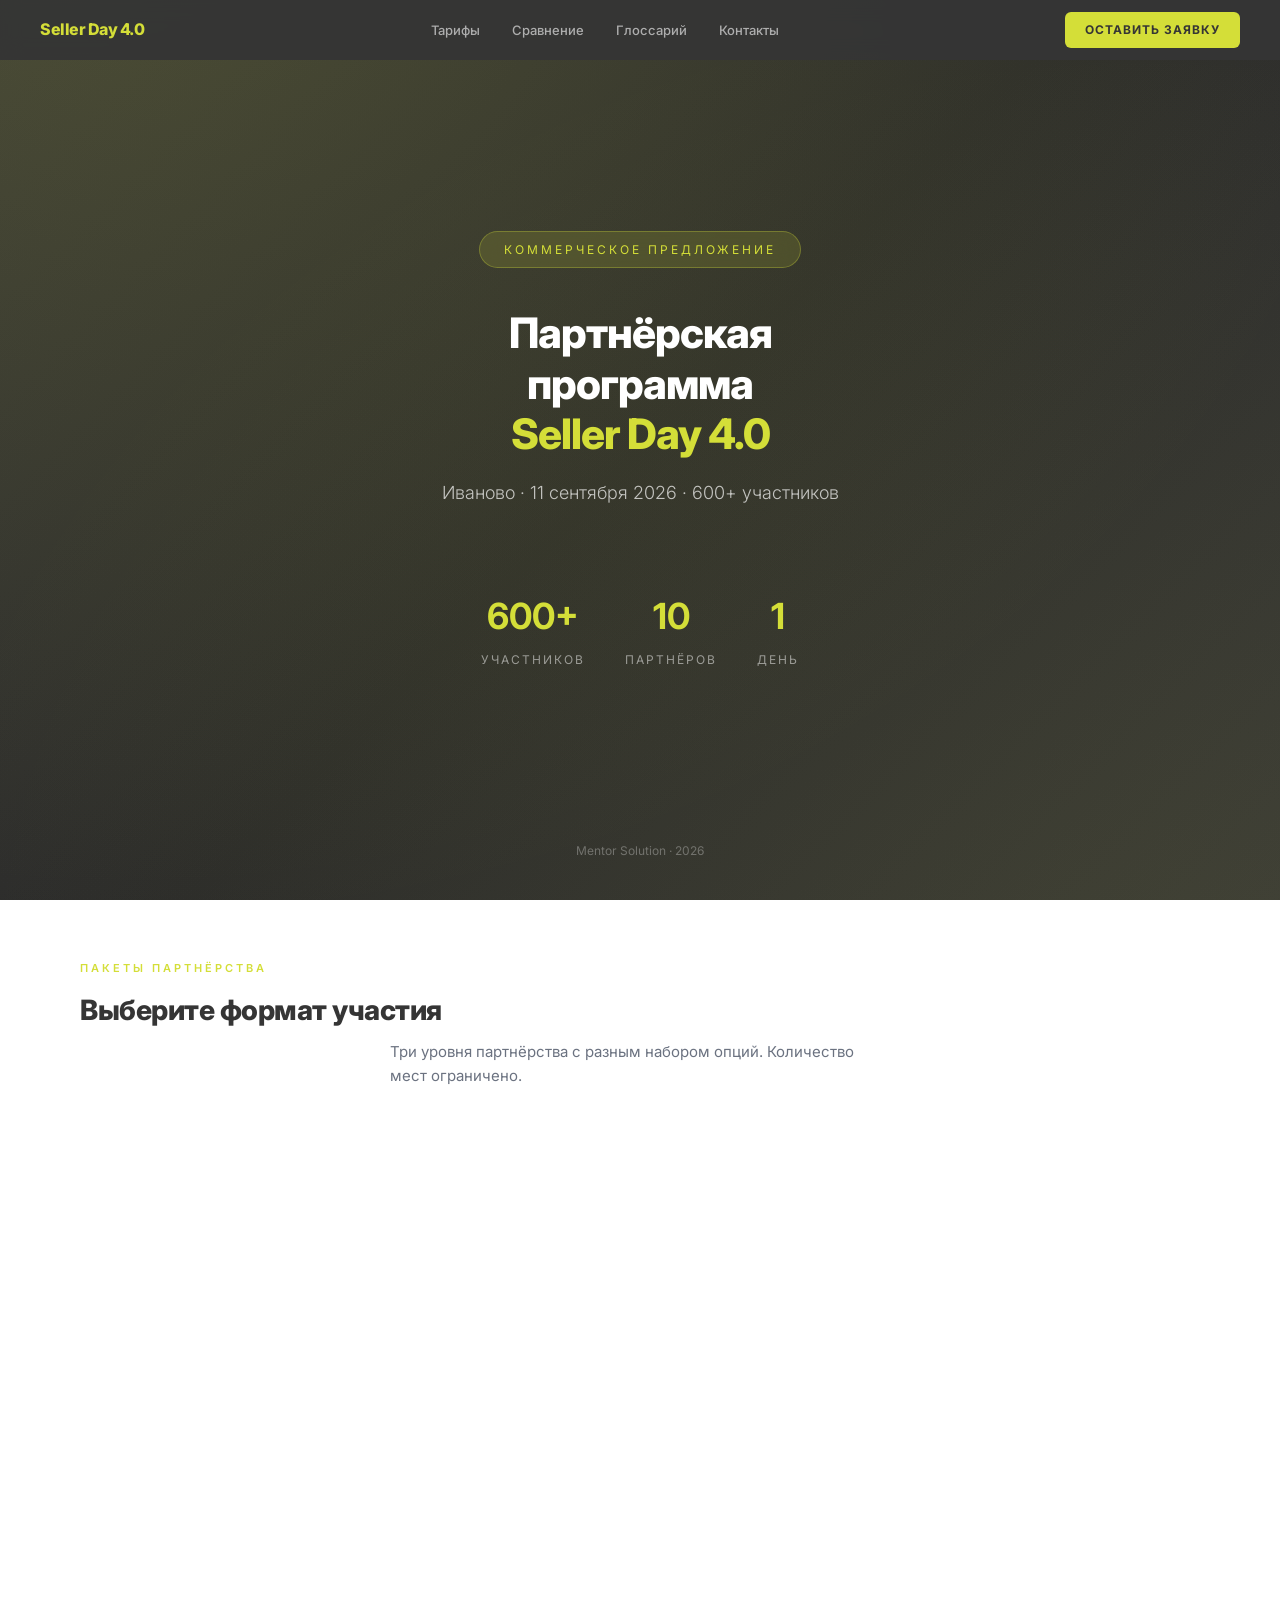
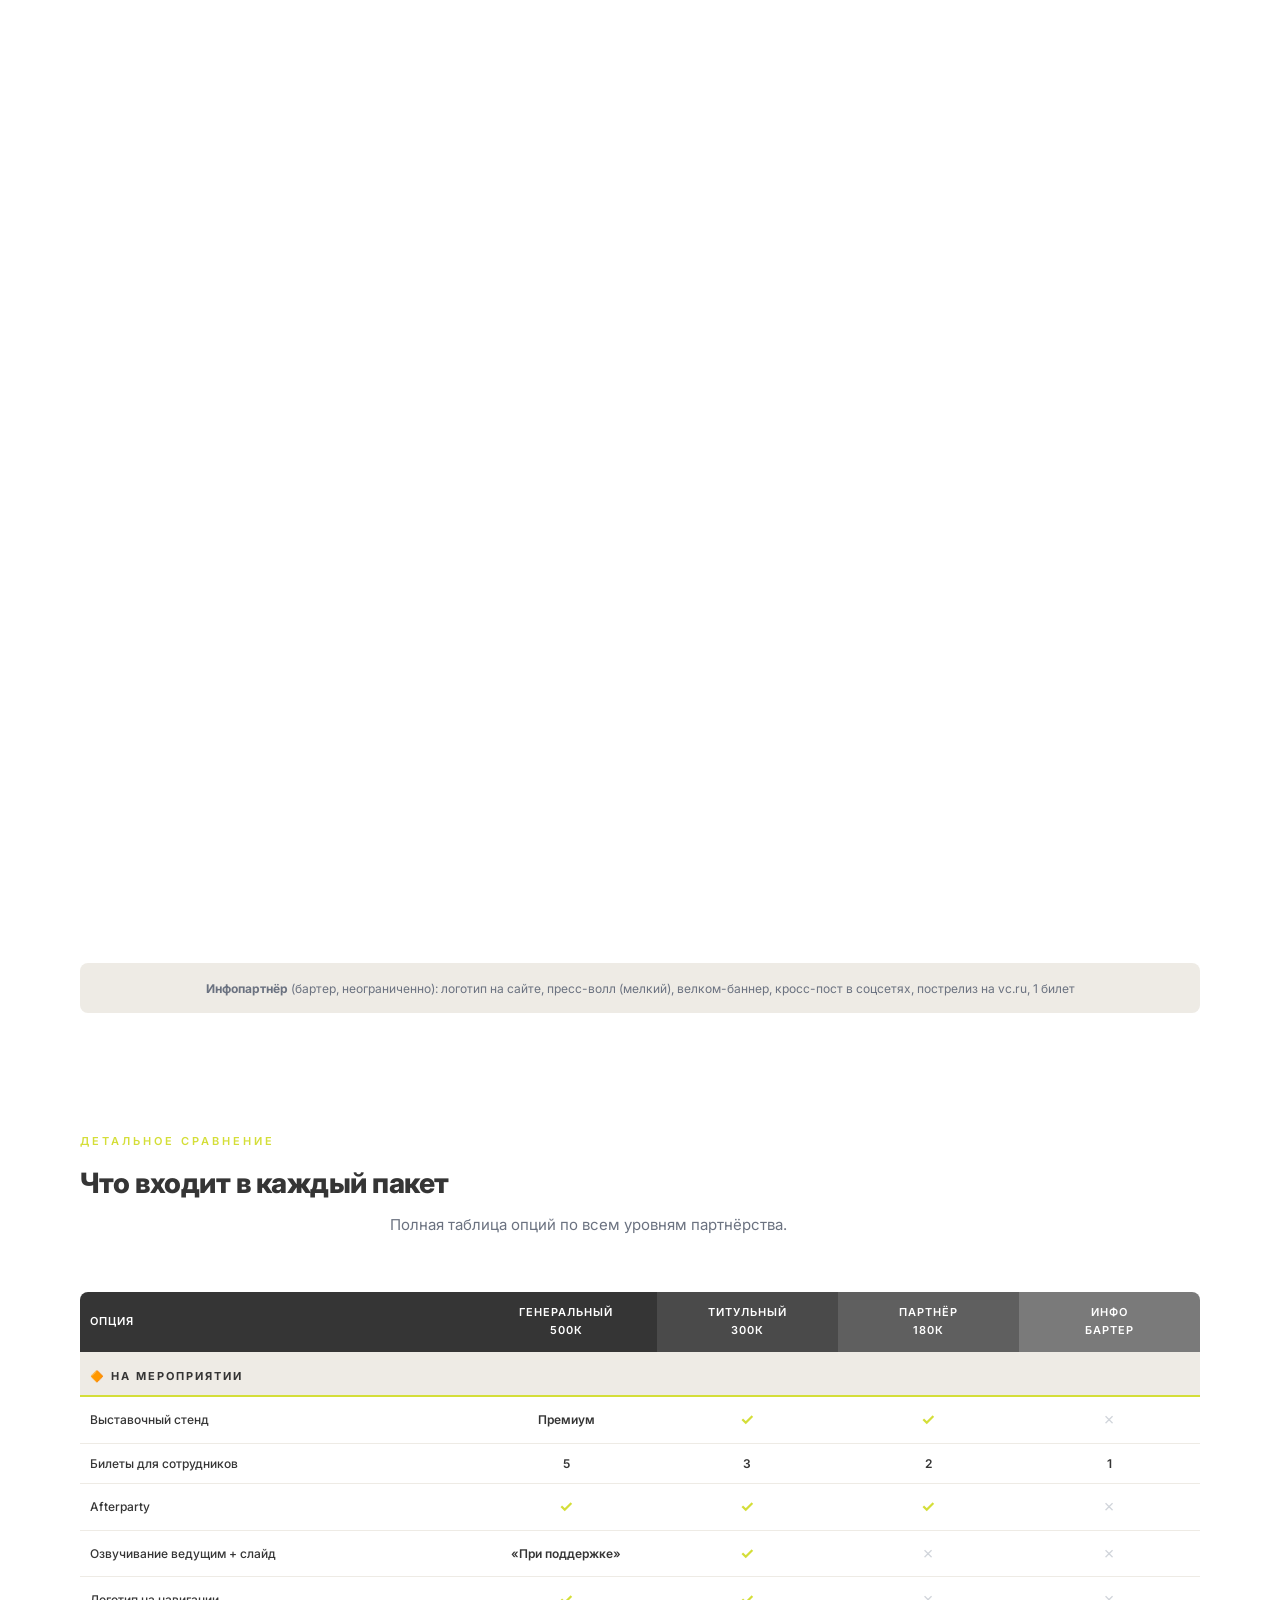
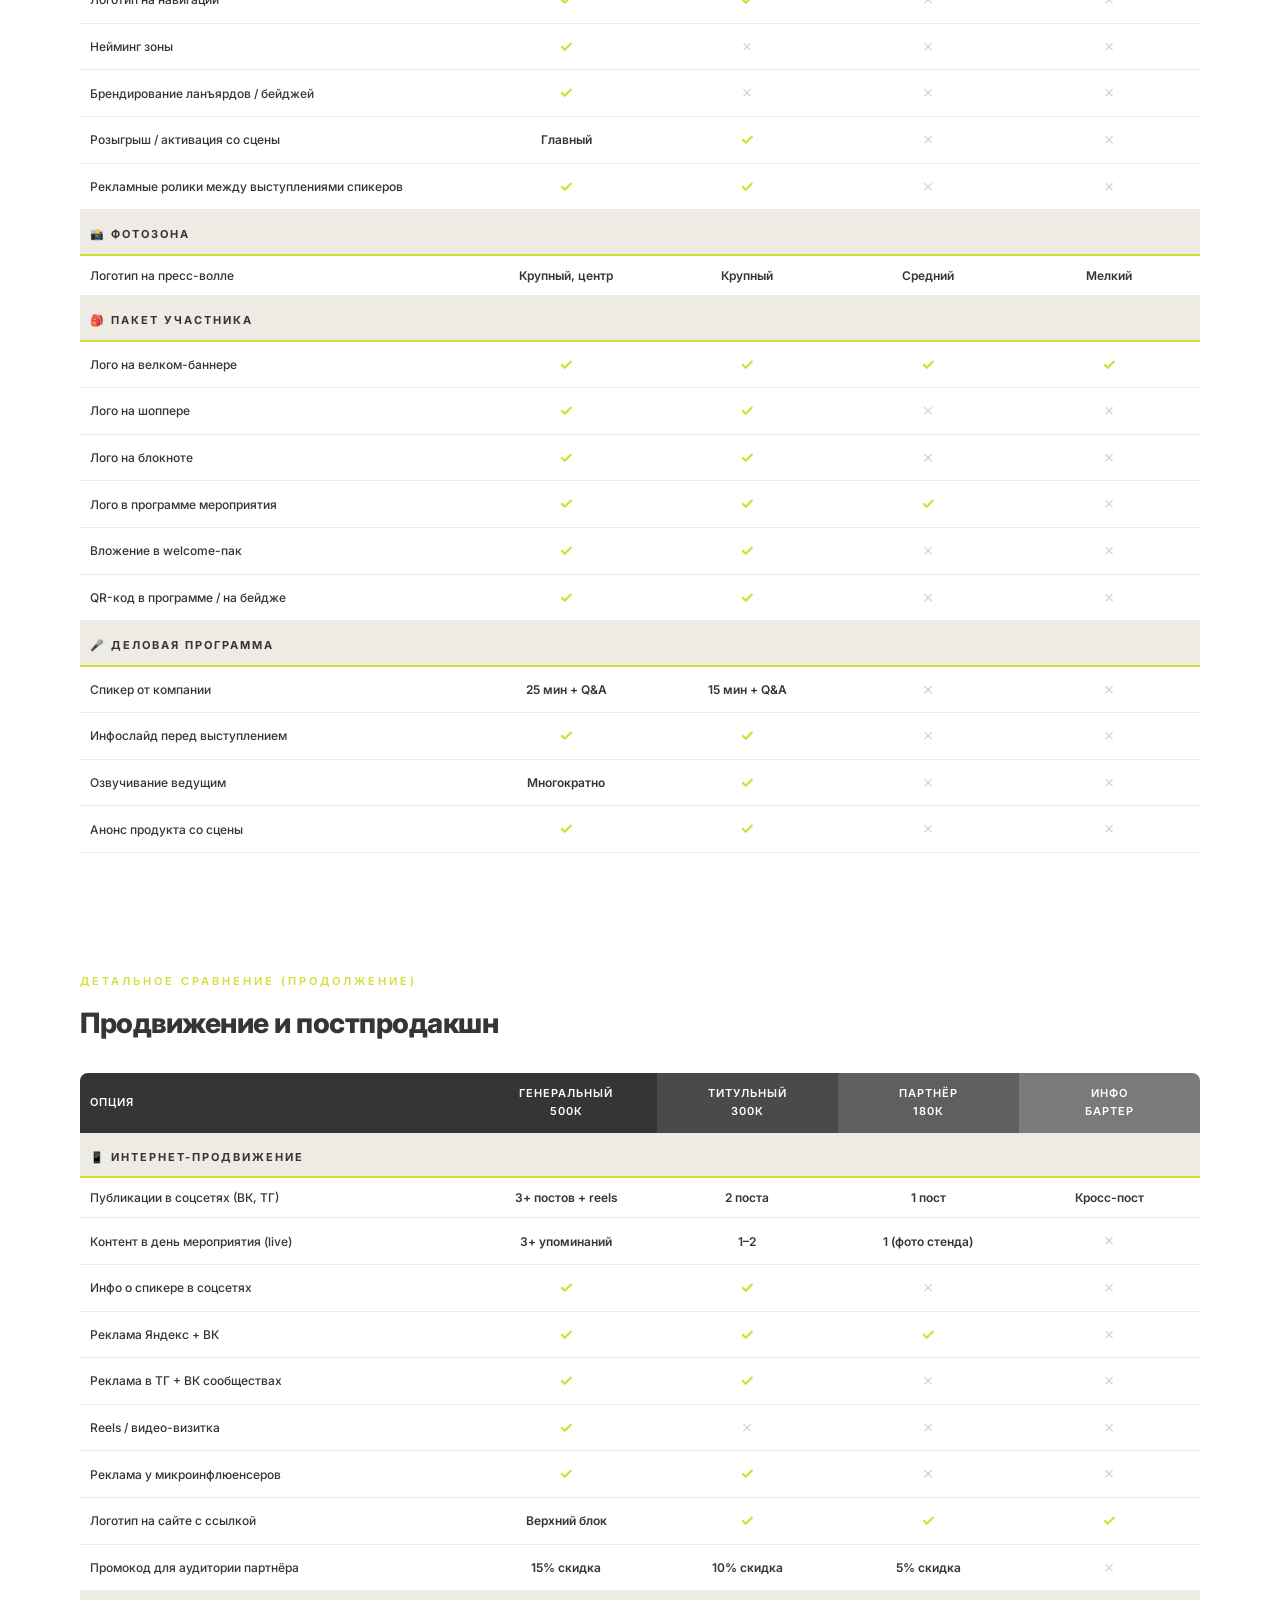
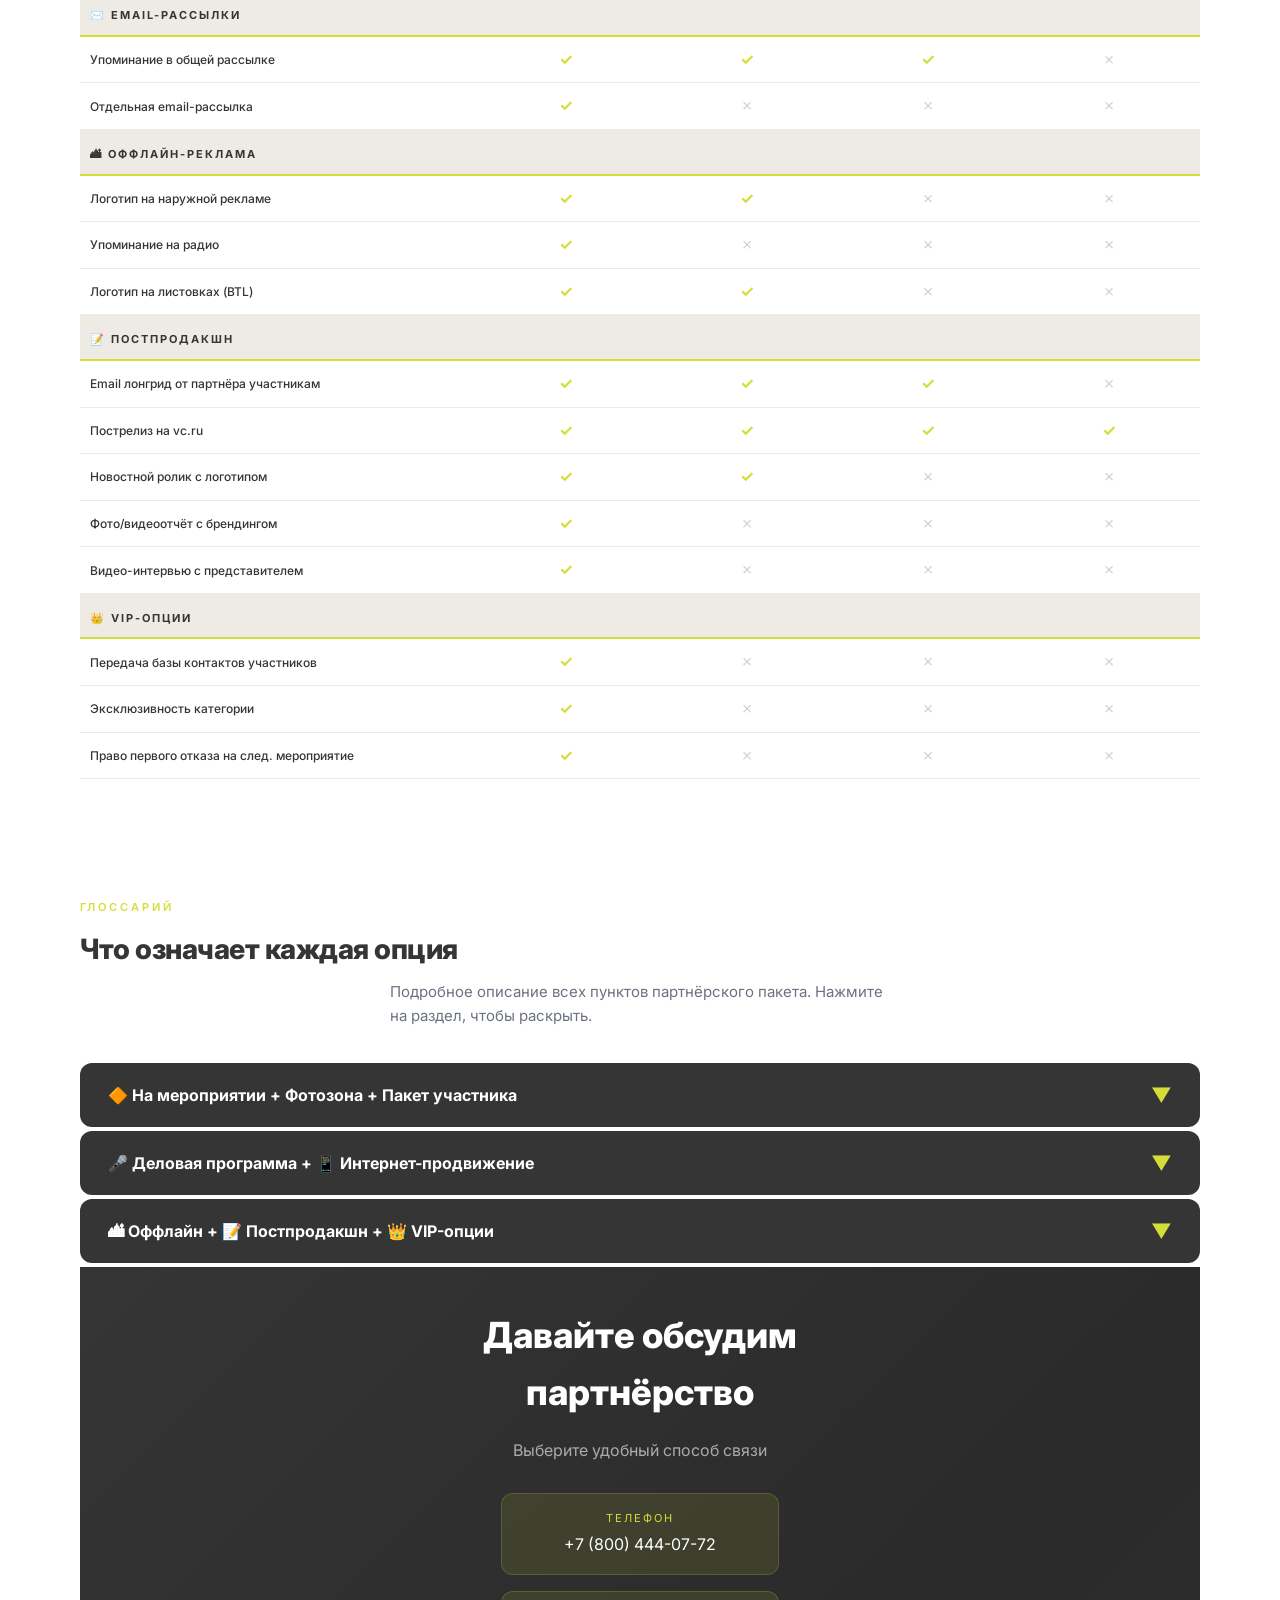
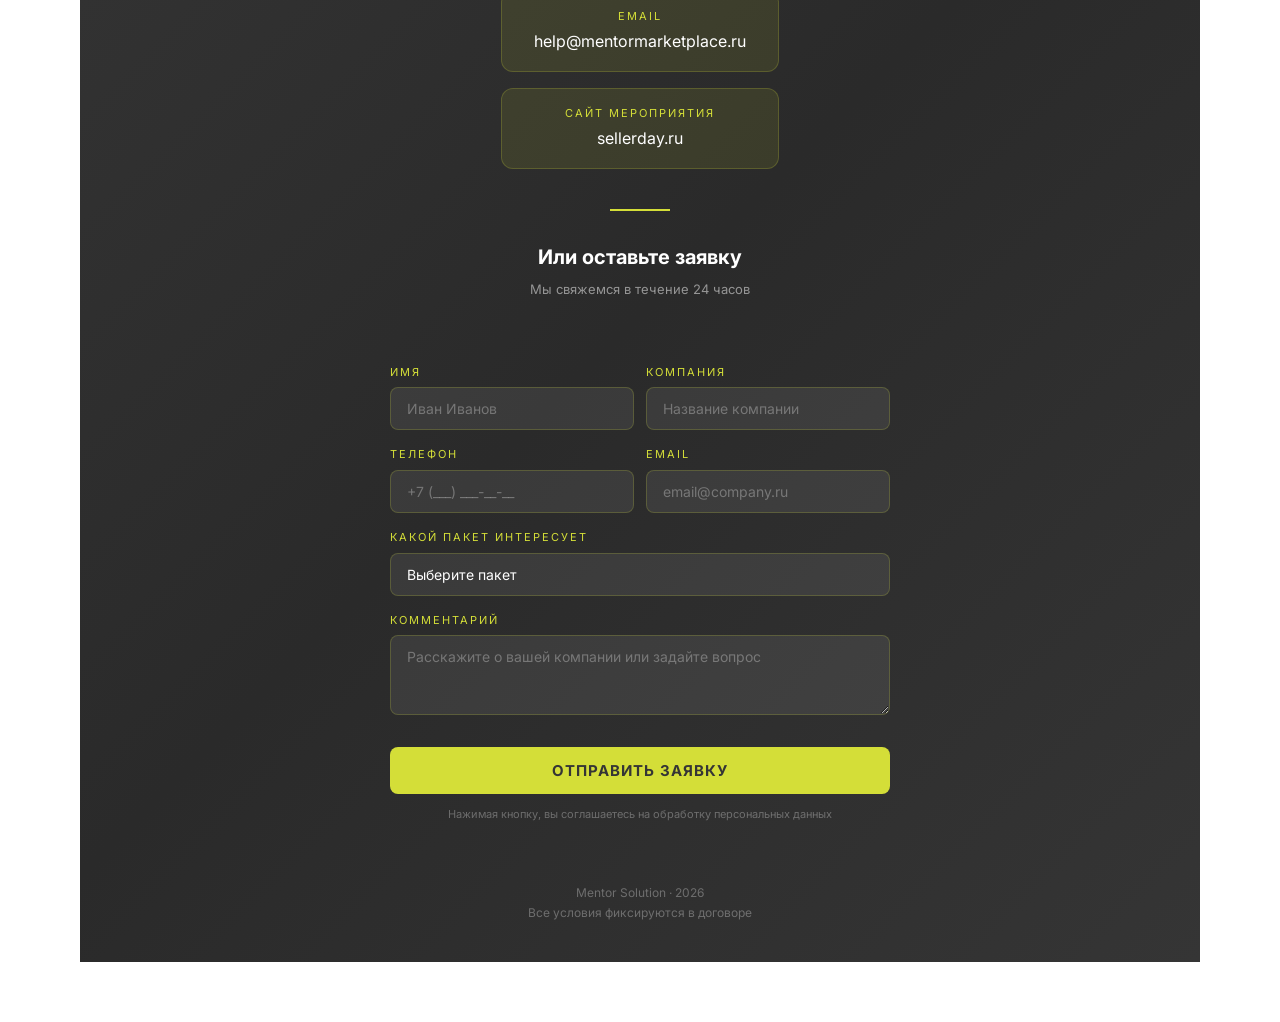
==== index.html @ 4b5ba5e9 "Rename sellerday.html to index.html" ====
<!DOCTYPE html>
<html lang="ru">

<head>
    <meta charset="UTF-8">
    <meta name="viewport" content="width=device-width, initial-scale=1.0">
    <link rel="stylesheet" href="styles.css">
    <title>Коммерческое предложение — Seller Day 4.0</title>
</head>

<body>
    <!-- НАВИГАЦИЯ -->
    <nav class="navbar" id="navbar">
        <div class="navbar-inner">
            <a href="#cover" class="navbar-logo">Seller Day 4.0</a>

            <!-- Бургер кнопка -->
            <button class="navbar-burger" id="navbar-burger">
                <span></span>
                <span></span>
                <span></span>
            </button>

            <!-- Меню -->
            <ul class="navbar-links" id="navbar-links">
                <li><a href="#tariffs">Тарифы</a></li>
                <li><a href="#comparison">Сравнение</a></li>
                <li><a href="#glossary">Глоссарий</a></li>
                <li><a href="#contacts">Контакты</a></li>
            </ul>

            <a href="#form" class="navbar-cta">Оставить заявку</a>
        </div>
    </nav>
    <div class="page">

        <!-- ОБЛОЖКА -->
        <div class="cover" id="cover">
            <div class="cover-badge">Коммерческое предложение</div>
            <h1>Партнёрская<br>программа<br><span>Seller Day 4.0</span></h1>
            <div class="cover-subtitle">Иваново · 11 сентября 2026 · 600+ участников</div>
            <div class="cover-stats">
                <div class="cover-stat">
                    <div class="cover-stat-number">600+</div>
                    <div class="cover-stat-label">Участников</div>
                </div>
                <div class="cover-stat">
                    <div class="cover-stat-number">10</div>
                    <div class="cover-stat-label">Партнёров</div>
                </div>
                <div class="cover-stat">
                    <div class="cover-stat-number">1</div>
                    <div class="cover-stat-label">День</div>
                </div>
            </div>
            <div class="cover-footer">Mentor Solution · 2026</div>
        </div>

        <!-- ТАРИФЫ -->
        <div class="content-page" id="tariffs">
            <div class="section-label">Пакеты партнёрства</div>
            <div class="section-title">Выберите формат участия</div>
            <div class="section-desc">Три уровня партнёрства с разным набором опций. Количество мест ограничено.</div>
            <div class="tariffs-grid">
                <div class="tariff-card featured">
                    <div class="tariff-badge">Эксклюзив</div>
                    <div class="tariff-name">Генеральный партнёр</div>
                    <div class="tariff-price">500 000 ₽</div>
                    <div class="tariff-slots">1 место · Эксклюзивность категории</div>
                    <ul class="tariff-features">
                        <li class="highlight">Стенд на премиум-месте</li>
                        <li class="highlight">Спикер от компании (25 мин + Q&A)</li>
                        <li>Нейминг зоны на площадке</li>
                        <li>Брендирование ланъярдов / бейджей</li>
                        <li>5 билетов для сотрудников + afterparty</li>
                        <li>Логотип: пресс-волл (крупный, центр), шоппер, блокнот, программа</li>
                        <li>Вложение в welcome-пак</li>
                        <li>Озвучивание ведущим многократно</li>
                        <li>Рекламные ролики между выступлениями спикеров</li>
                        <li>3+ публикации в соцсетях + reels-визитка</li>
                        <li>Отдельная email-рассылка по базе</li>
                        <li>Реклама: Яндекс, ВК, ТГ-каналы, микроинфлюенсеры</li>
                        <li>Логотип на наружной рекламе, листовках, радио</li>
                        <li>Розыгрыш / активация со сцены</li>
                        <li>QR-код в программе / на бейдже</li>
                        <li>Видео-интервью + фото/видеоотчёт с брендингом</li>
                        <li>Передача базы контактов участников</li>
                        <li>Право первого отказа на следующее мероприятие</li>
                        <li>Пострелиз на vc.ru</li>
                    </ul>
                </div>
                <div class="tariff-card">
                    <div class="tariff-name">Титульный партнёр</div>
                    <div class="tariff-price">300 000 ₽</div>
                    <div class="tariff-slots">3 места</div>
                    <ul class="tariff-features">
                        <li class="highlight">Стенд на площадке</li>
                        <li class="highlight">Спикер от компании (15 мин + Q&A)</li>
                        <li>3 билета + afterparty</li>
                        <li>Логотип: пресс-волл (крупный), шоппер, блокнот, программа</li>
                        <li>Вложение в welcome-пак</li>
                        <li>Озвучивание ведущим</li>
                        <li>Рекламные ролики между выступлениями спикеров</li>
                        <li>2 публикации в соцсетях</li>
                        <li>Упоминание в email-рассылке</li>
                        <li>Реклама: Яндекс, ВК, ТГ, микроинфлюенсеры</li>
                        <li>Логотип на наружной рекламе и листовках</li>
                        <li>Розыгрыш / активация со сцены</li>
                        <li>QR-код в программе</li>
                        <li>Новостной ролик с логотипом</li>
                        <li>Пострелиз на vc.ru</li>
                    </ul>
                </div>
                <div class="tariff-card">
                    <div class="tariff-name">Партнёр</div>
                    <div class="tariff-price">180 000 ₽</div>
                    <div class="tariff-slots">6 мест</div>
                    <ul class="tariff-features">
                        <li class="highlight">Стенд на площадке</li>
                        <li>2 билета + afterparty</li>
                        <li>Логотип: пресс-волл (средний), программа</li>
                        <li>1 публикация в соцсетях</li>
                        <li>Упоминание в email-рассылке</li>
                        <li>Реклама: Яндекс, ВК</li>
                        <li>Логотип на сайте</li>
                        <li>Email лонгрид после мероприятия</li>
                        <li>Пострелиз на vc.ru</li>
                        <li>Промокод для аудитории партнёра</li>
                    </ul>
                </div>
            </div>
            <div
                style="text-align: center; margin-top: 15px; padding: 12px; background: #EEEBE5; border-radius: 8px; width: 100%; max-width: 1200px;">
                <span style="font-size: 12px; color: #6b7280;">
                    <strong>Инфопартнёр</strong> (бартер, неограниченно): логотип на сайте, пресс-волл (мелкий),
                    велком-баннер, кросс-пост в соцсетях, пострелиз на vc.ru, 1 билет
                </span>
            </div>
        </div>

        <!-- СРАВНИТЕЛЬНАЯ ТАБЛИЦА 1 -->
        <div class="content-page" id="comparison">
            <div class="section-label">Детальное сравнение</div>
            <div class="section-title">Что входит в каждый пакет</div>
            <div class="section-desc">Полная таблица опций по всем уровням партнёрства.</div>
            <table class="comparison-table">
                <thead>
                    <tr>
                        <th style="width: 35%;">Опция</th>
                        <th class="gen" style="width: 16%;">Генеральный<br>500К</th>
                        <th class="tit" style="width: 16%;">Титульный<br>300К</th>
                        <th class="par" style="width: 16%;">Партнёр<br>180К</th>
                        <th class="inf" style="width: 16%;">Инфо<br>бартер</th>
                    </tr>
                </thead>
                <tbody>
                    <tr class="table-section-row">
                        <td colspan="5">🔶 На мероприятии</td>
                    </tr>
                    <tr>
                        <td>Выставочный стенд</td>
                        <td><span class="text-val">Премиум</span></td>
                        <td><span class="check">✓</span></td>
                        <td><span class="check">✓</span></td>
                        <td><span class="cross">✗</span></td>
                    </tr>
                    <tr>
                        <td>Билеты для сотрудников</td>
                        <td><span class="text-val">5</span></td>
                        <td><span class="text-val">3</span></td>
                        <td><span class="text-val">2</span></td>
                        <td><span class="text-val">1</span></td>
                    </tr>
                    <tr>
                        <td>Afterparty</td>
                        <td><span class="check">✓</span></td>
                        <td><span class="check">✓</span></td>
                        <td><span class="check">✓</span></td>
                        <td><span class="cross">✗</span></td>
                    </tr>
                    <tr>
                        <td>Озвучивание ведущим + слайд</td>
                        <td><span class="text-val">«При поддержке»</span></td>
                        <td><span class="check">✓</span></td>
                        <td><span class="cross">✗</span></td>
                        <td><span class="cross">✗</span></td>
                    </tr>
                    <tr>
                        <td>Логотип на навигации</td>
                        <td><span class="check">✓</span></td>
                        <td><span class="check">✓</span></td>
                        <td><span class="cross">✗</span></td>
                        <td><span class="cross">✗</span></td>
                    </tr>
                    <tr>
                        <td>Нейминг зоны</td>
                        <td><span class="check">✓</span></td>
                        <td><span class="cross">✗</span></td>
                        <td><span class="cross">✗</span></td>
                        <td><span class="cross">✗</span></td>
                    </tr>
                    <tr>
                        <td>Брендирование ланъярдов / бейджей</td>
                        <td><span class="check">✓</span></td>
                        <td><span class="cross">✗</span></td>
                        <td><span class="cross">✗</span></td>
                        <td><span class="cross">✗</span></td>
                    </tr>
                    <tr>
                        <td>Розыгрыш / активация со сцены</td>
                        <td><span class="text-val">Главный</span></td>
                        <td><span class="check">✓</span></td>
                        <td><span class="cross">✗</span></td>
                        <td><span class="cross">✗</span></td>
                    </tr>
                    <tr>
                        <td>Рекламные ролики между выступлениями спикеров</td>
                        <td><span class="check">✓</span></td>
                        <td><span class="check">✓</span></td>
                        <td><span class="cross">✗</span></td>
                        <td><span class="cross">✗</span></td>
                    </tr>
                    <tr class="table-section-row">
                        <td colspan="5">📸 Фотозона</td>
                    </tr>
                    <tr>
                        <td>Логотип на пресс-волле</td>
                        <td><span class="text-val">Крупный, центр</span></td>
                        <td><span class="text-val">Крупный</span></td>
                        <td><span class="text-val">Средний</span></td>
                        <td><span class="text-val">Мелкий</span></td>
                    </tr>
                    <tr class="table-section-row">
                        <td colspan="5">🎒 Пакет участника</td>
                    </tr>
                    <tr>
                        <td>Лого на велком-баннере</td>
                        <td><span class="check">✓</span></td>
                        <td><span class="check">✓</span></td>
                        <td><span class="check">✓</span></td>
                        <td><span class="check">✓</span></td>
                    </tr>
                    <tr>
                        <td>Лого на шоппере</td>
                        <td><span class="check">✓</span></td>
                        <td><span class="check">✓</span></td>
                        <td><span class="cross">✗</span></td>
                        <td><span class="cross">✗</span></td>
                    </tr>
                    <tr>
                        <td>Лого на блокноте</td>
                        <td><span class="check">✓</span></td>
                        <td><span class="check">✓</span></td>
                        <td><span class="cross">✗</span></td>
                        <td><span class="cross">✗</span></td>
                    </tr>
                    <tr>
                        <td>Лого в программе мероприятия</td>
                        <td><span class="check">✓</span></td>
                        <td><span class="check">✓</span></td>
                        <td><span class="check">✓</span></td>
                        <td><span class="cross">✗</span></td>
                    </tr>
                    <tr>
                        <td>Вложение в welcome-пак</td>
                        <td><span class="check">✓</span></td>
                        <td><span class="check">✓</span></td>
                        <td><span class="cross">✗</span></td>
                        <td><span class="cross">✗</span></td>
                    </tr>
                    <tr>
                        <td>QR-код в программе / на бейдже</td>
                        <td><span class="check">✓</span></td>
                        <td><span class="check">✓</span></td>
                        <td><span class="cross">✗</span></td>
                        <td><span class="cross">✗</span></td>
                    </tr>
                    <tr class="table-section-row">
                        <td colspan="5">🎤 Деловая программа</td>
                    </tr>
                    <tr>
                        <td>Спикер от компании</td>
                        <td><span class="text-val">25 мин + Q&A</span></td>
                        <td><span class="text-val">15 мин + Q&A</span></td>
                        <td><span class="cross">✗</span></td>
                        <td><span class="cross">✗</span></td>
                    </tr>
                    <tr>
                        <td>Инфослайд перед выступлением</td>
                        <td><span class="check">✓</span></td>
                        <td><span class="check">✓</span></td>
                        <td><span class="cross">✗</span></td>
                        <td><span class="cross">✗</span></td>
                    </tr>
                    <tr>
                        <td>Озвучивание ведущим</td>
                        <td><span class="text-val">Многократно</span></td>
                        <td><span class="check">✓</span></td>
                        <td><span class="cross">✗</span></td>
                        <td><span class="cross">✗</span></td>
                    </tr>
                    <tr>
                        <td>Анонс продукта со сцены</td>
                        <td><span class="check">✓</span></td>
                        <td><span class="check">✓</span></td>
                        <td><span class="cross">✗</span></td>
                        <td><span class="cross">✗</span></td>
                    </tr>
                </tbody>
            </table>
        </div>

        <!-- СРАВНИТЕЛЬНАЯ ТАБЛИЦА 2 -->
        <div class="content-page">
            <div class="section-label">Детальное сравнение (продолжение)</div>
            <div class="section-title">Продвижение и постпродакшн</div>
            <table class="comparison-table">
                <thead>
                    <tr>
                        <th style="width: 35%;">Опция</th>
                        <th class="gen" style="width: 16%;">Генеральный<br>500К</th>
                        <th class="tit" style="width: 16%;">Титульный<br>300К</th>
                        <th class="par" style="width: 16%;">Партнёр<br>180К</th>
                        <th class="inf" style="width: 16%;">Инфо<br>бартер</th>
                    </tr>
                </thead>
                <tbody>
                    <tr class="table-section-row">
                        <td colspan="5">📱 Интернет-продвижение</td>
                    </tr>
                    <tr>
                        <td>Публикации в соцсетях (ВК, ТГ)</td>
                        <td><span class="text-val">3+ постов + reels</span></td>
                        <td><span class="text-val">2 поста</span></td>
                        <td><span class="text-val">1 пост</span></td>
                        <td><span class="text-val">Кросс-пост</span></td>
                    </tr>
                    <tr>
                        <td>Контент в день мероприятия (live)</td>
                        <td><span class="text-val">3+ упоминаний</span></td>
                        <td><span class="text-val">1–2</span></td>
                        <td><span class="text-val">1 (фото стенда)</span></td>
                        <td><span class="cross">✗</span></td>
                    </tr>
                    <tr>
                        <td>Инфо о спикере в соцсетях</td>
                        <td><span class="check">✓</span></td>
                        <td><span class="check">✓</span></td>
                        <td><span class="cross">✗</span></td>
                        <td><span class="cross">✗</span></td>
                    </tr>
                    <tr>
                        <td>Реклама Яндекс + ВК</td>
                        <td><span class="check">✓</span></td>
                        <td><span class="check">✓</span></td>
                        <td><span class="check">✓</span></td>
                        <td><span class="cross">✗</span></td>
                    </tr>
                    <tr>
                        <td>Реклама в ТГ + ВК сообществах</td>
                        <td><span class="check">✓</span></td>
                        <td><span class="check">✓</span></td>
                        <td><span class="cross">✗</span></td>
                        <td><span class="cross">✗</span></td>
                    </tr>
                    <tr>
                        <td>Reels / видео-визитка</td>
                        <td><span class="check">✓</span></td>
                        <td><span class="cross">✗</span></td>
                        <td><span class="cross">✗</span></td>
                        <td><span class="cross">✗</span></td>
                    </tr>
                    <tr>
                        <td>Реклама у микроинфлюенсеров</td>
                        <td><span class="check">✓</span></td>
                        <td><span class="check">✓</span></td>
                        <td><span class="cross">✗</span></td>
                        <td><span class="cross">✗</span></td>
                    </tr>
                    <tr>
                        <td>Логотип на сайте с ссылкой</td>
                        <td><span class="text-val">Верхний блок</span></td>
                        <td><span class="check">✓</span></td>
                        <td><span class="check">✓</span></td>
                        <td><span class="check">✓</span></td>
                    </tr>
                    <tr>
                        <td>Промокод для аудитории партнёра</td>
                        <td><span class="text-val">15% скидка</span></td>
                        <td><span class="text-val">10% скидка</span></td>
                        <td><span class="text-val">5% скидка</span></td>
                        <td><span class="cross">✗</span></td>
                    </tr>
                    <tr class="table-section-row">
                        <td colspan="5">✉️ Email-рассылки</td>
                    </tr>
                    <tr>
                        <td>Упоминание в общей рассылке</td>
                        <td><span class="check">✓</span></td>
                        <td><span class="check">✓</span></td>
                        <td><span class="check">✓</span></td>
                        <td><span class="cross">✗</span></td>
                    </tr>
                    <tr>
                        <td>Отдельная email-рассылка</td>
                        <td><span class="check">✓</span></td>
                        <td><span class="cross">✗</span></td>
                        <td><span class="cross">✗</span></td>
                        <td><span class="cross">✗</span></td>
                    </tr>
                    <tr class="table-section-row">
                        <td colspan="5">🏙 Оффлайн-реклама</td>
                    </tr>
                    <tr>
                        <td>Логотип на наружной рекламе</td>
                        <td><span class="check">✓</span></td>
                        <td><span class="check">✓</span></td>
                        <td><span class="cross">✗</span></td>
                        <td><span class="cross">✗</span></td>
                    </tr>
                    <tr>
                        <td>Упоминание на радио</td>
                        <td><span class="check">✓</span></td>
                        <td><span class="cross">✗</span></td>
                        <td><span class="cross">✗</span></td>
                        <td><span class="cross">✗</span></td>
                    </tr>
                    <tr>
                        <td>Логотип на листовках (BTL)</td>
                        <td><span class="check">✓</span></td>
                        <td><span class="check">✓</span></td>
                        <td><span class="cross">✗</span></td>
                        <td><span class="cross">✗</span></td>
                    </tr>
                    <tr class="table-section-row">
                        <td colspan="5">📝 Постпродакшн</td>
                    </tr>
                    <tr>
                        <td>Email лонгрид от партнёра участникам</td>
                        <td><span class="check">✓</span></td>
                        <td><span class="check">✓</span></td>
                        <td><span class="check">✓</span></td>
                        <td><span class="cross">✗</span></td>
                    </tr>
                    <tr>
                        <td>Пострелиз на vc.ru</td>
                        <td><span class="check">✓</span></td>
                        <td><span class="check">✓</span></td>
                        <td><span class="check">✓</span></td>
                        <td><span class="check">✓</span></td>
                    </tr>
                    <tr>
                        <td>Новостной ролик с логотипом</td>
                        <td><span class="check">✓</span></td>
                        <td><span class="check">✓</span></td>
                        <td><span class="cross">✗</span></td>
                        <td><span class="cross">✗</span></td>
                    </tr>
                    <tr>
                        <td>Фото/видеоотчёт с брендингом</td>
                        <td><span class="check">✓</span></td>
                        <td><span class="cross">✗</span></td>
                        <td><span class="cross">✗</span></td>
                        <td><span class="cross">✗</span></td>
                    </tr>
                    <tr>
                        <td>Видео-интервью с представителем</td>
                        <td><span class="check">✓</span></td>
                        <td><span class="cross">✗</span></td>
                        <td><span class="cross">✗</span></td>
                        <td><span class="cross">✗</span></td>
                    </tr>
                    <tr class="table-section-row">
                        <td colspan="5">👑 VIP-опции</td>
                    </tr>
                    <tr>
                        <td>Передача базы контактов участников</td>
                        <td><span class="check">✓</span></td>
                        <td><span class="cross">✗</span></td>
                        <td><span class="cross">✗</span></td>
                        <td><span class="cross">✗</span></td>
                    </tr>
                    <tr>
                        <td>Эксклюзивность категории</td>
                        <td><span class="check">✓</span></td>
                        <td><span class="cross">✗</span></td>
                        <td><span class="cross">✗</span></td>
                        <td><span class="cross">✗</span></td>
                    </tr>
                    <tr>
                        <td>Право первого отказа на след. мероприятие</td>
                        <td><span class="check">✓</span></td>
                        <td><span class="cross">✗</span></td>
                        <td><span class="cross">✗</span></td>
                        <td><span class="cross">✗</span></td>
                    </tr>
                </tbody>
            </table>
        </div>

        <!-- ГЛОССАРИЙ -->
        <div class="content-page" id="glossary">
            <div class="section-label">Глоссарий</div>
            <div class="section-title">Что означает каждая опция</div>
            <div class="section-desc">Подробное описание всех пунктов партнёрского пакета. Нажмите на раздел, чтобы
                раскрыть.</div>

            <div class="glossary-section">

                <!-- БЛОК 1 -->
                <button class="glossary-toggle" onclick="toggleGlossary(this)">
                    🔶 На мероприятии + Фотозона + Пакет участника
                    <span class="arrow">▼</span>
                </button>
                <div class="glossary-content">
                    <div class="options-list">
                        <div class="option-item accent">
                            <div class="option-name">🔶 Выставочный стенд</div>
                            <div class="option-desc">Физическое пространство на площадке, где партнёр размещает свою
                                зону: стол, ролл-ап, телевизор, продукцию, промо-материалы. Партнёр работает с
                                аудиторией напрямую — показывает продукт, собирает контакты, проводит активности.
                                «Премиум-место» у генерального — самая проходимая точка (вход, рядом с кофе-зоной или
                                главным лекторием).</div>
                        </div>
                        <div class="option-item dark">
                            <div class="option-name">🔶 Билеты для сотрудников (вне стенда)</div>
                            <div class="option-desc">Бесплатные пригласительные для команды партнёра. Сотрудники
                                посещают мероприятие как обычные участники — слушают спикеров, нетворкают, ходят по
                                залам. Это не люди, работающие на стенде, а дополнительные гости.</div>
                        </div>
                        <div class="option-item accent">
                            <div class="option-name">🔶 Afterparty</div>
                            <div class="option-desc">Доступ сотрудников партнёра на закрытую вечеринку после основной
                                программы. Неформальная обстановка для знакомства с участниками, спикерами и
                                организаторами.</div>
                        </div>
                        <div class="option-item dark">
                            <div class="option-name">🔶 Озвучивание ведущим + слайд</div>
                            <div class="option-desc">В начале мероприятия и между блоками ведущий называет
                                компанию-партнёра со сцены, на экране — слайд с логотипом. У генерального — формулировка
                                «мероприятие при поддержке [Бренд]», многократные упоминания в течение дня.</div>
                        </div>
                        <div class="option-item accent">
                            <div class="option-name">🔶 Логотип на навигации</div>
                            <div class="option-desc">Логотип партнёра на указателях, стрелках и табличках по площадке.
                                Каждый участник видит бренд при перемещении — пассивный, но постоянный контакт весь
                                день.</div>
                        </div>
                        <div class="option-item dark">
                            <div class="option-name">🔶 Нейминг зоны</div>
                            <div class="option-desc">Одна из зон мероприятия получает имя партнёра: «Лаундж-зона
                                [Бренд]», «Кофе-поинт [Бренд]». Участники сами начинают произносить название бренда:
                                «Пойдём в зону [Бренд]». Бренд становится частью опыта, а не просто логотипом на стене.
                            </div>
                        </div>
                        <div class="option-item accent">
                            <div class="option-name">🔶 Брендирование ланъярдов / бейджей</div>
                            <div class="option-desc">Логотип партнёра на ленте бейджа или на самом бейдже каждого
                                участника. 600 человек весь день носят бренд на уровне глаз — один из самых заметных
                                форматов присутствия.</div>
                        </div>
                        <div class="option-item dark">
                            <div class="option-name">🔶 Розыгрыш / активация со сцены</div>
                            <div class="option-desc">Партнёр предоставляет приз, ведущий разыгрывает его со сцены с
                                упоминанием бренда. Весь зал слушает, запоминает название. Стоимость для организатора —
                                ноль, эффект для партнёра — максимальный.</div>
                        </div>
                        <div class="option-item accent">
                            <div class="option-name">🔶 Рекламные ролики между выступлениями спикеров</div>
                            <div class="option-desc">Между выступлениями спикеров на экране транслируется короткий
                                рекламный ролик партнёра (до 60 секунд). Весь зал смотрит на экран в ожидании следующего
                                спикера — внимание аудитории максимальное. Партнёр предоставляет готовое видео,
                                организатор встраивает его в программу. Это полноценная видеореклама перед живой,
                                вовлечённой аудиторией — формат, который невозможно «пролистать» или заблокировать.
                            </div>
                        </div>
                        <div class="option-item accent">
                            <div class="option-name">📸 Логотип на пресс-волле</div>
                            <div class="option-desc">Пресс-волл — баннер для фотографий участников и спикеров. Фото
                                попадают в соцсети, СМИ, отчёты. Размер логотипа зависит от тарифа: крупный в центре →
                                крупный → средний → мелкий.</div>
                        </div>
                        <div class="option-item dark">
                            <div class="option-name">🎒 Лого на велком-баннере</div>
                            <div class="option-desc">Первый баннер при входе на мероприятие. Логотип партнёра — первое,
                                что видит каждый гость. Первый визуальный контакт с брендом.</div>
                        </div>
                        <div class="option-item accent">
                            <div class="option-name">🎒 Лого на шоппере</div>
                            <div class="option-desc">Тканевая сумка, которую участник получает при регистрации. Логотип
                                напечатан на сумке. Участники используют шопперы после мероприятия в жизни — бренд
                                работает неделями.</div>
                        </div>
                        <div class="option-item dark">
                            <div class="option-name">🎒 Лого на блокноте</div>
                            <div class="option-desc">Брендированный блокнот для записей. Логотип на обложке. Участник
                                пользуется им на мероприятии и часто забирает домой — долгий контакт с брендом.</div>
                        </div>
                    </div>
                </div>
                <!-- БЛОК 2 -->
                <button class="glossary-toggle" onclick="toggleGlossary(this)">
                    🎤 Деловая программа + 📱 Интернет-продвижение
                    <span class="arrow">▼</span>
                </button>
                <div class="glossary-content">
                    <div class="options-list">
                        <div class="option-item accent">
                            <div class="option-name">🎒 Лого в программе мероприятия</div>
                            <div class="option-desc">В печатной или digital-программе (расписание, карта площадки)
                                размещается логотип партнёра, описание компании и контакты. Каждый участник обращается к
                                программе несколько раз за день.</div>
                        </div>
                        <div class="option-item dark">
                            <div class="option-name">🎒 Вложение в welcome-пак</div>
                            <div class="option-desc">Партнёр вкладывает свой флаер, буклет, промокод, пробник или
                                сувенир в пакет, который получает каждый участник при регистрации. Прямой контакт
                                продукта партнёра с 600 людьми.</div>
                        </div>
                        <div class="option-item accent">
                            <div class="option-name">🎒 QR-код в программе / на бейдже</div>
                            <div class="option-desc">QR-код, ведущий на лендинг, каталог или спецпредложение партнёра.
                                Участник сканирует прямо на мероприятии — мгновенный переход к продукту.</div>
                        </div>
                        <div class="option-item dark">
                            <div class="option-name">🎤 Спикер от компании</div>
                            <div class="option-desc">Представитель партнёра выступает на сцене. Генеральный — 25 минут +
                                вопросы из зала. Титульный — 15 минут + вопросы. Возможность показать экспертизу,
                                рассказать о продукте и кейсах перед целевой аудиторией.</div>
                        </div>
                        <div class="option-item accent">
                            <div class="option-name">🎤 Инфослайд перед выступлением</div>
                            <div class="option-desc">Перед выходом спикера на экране — слайд-визитка компании: логотип,
                                описание, контакты. Весь зал видит бренд в контексте экспертного выступления.</div>
                        </div>
                        <div class="option-item dark">
                            <div class="option-name">🎤 Анонс продукта со сцены</div>
                            <div class="option-desc">Ведущий рассказывает о конкретном продукте, акции или услуге
                                партнёра. Например: «Компания [Бренд] дарит всем участникам скидку 20%». Прямая
                                продающая интеграция.</div>
                        </div>
                        <div class="option-item accent">
                            <div class="option-name">📱 Публикации в соцсетях</div>
                            <div class="option-desc">Отдельные посты о партнёре в официальных каналах мероприятия (ВК,
                                Telegram). Рассказ о компании, продукте, что будет на стенде. Количество зависит от
                                тарифа: 3+ / 2 / 1 / кросс-пост.</div>
                        </div>
                        <div class="option-item dark">
                            <div class="option-name">📱 Контент в день мероприятия (live)</div>
                            <div class="option-desc">Сторис, посты, фотографии стендов с отметкой партнёров прямо в день
                                проведения. Горячий контент с максимальным охватом и вовлечением.</div>
                        </div>
                        <div class="option-item accent">
                            <div class="option-name">📱 Reels / видео-визитка</div>
                            <div class="option-desc">Короткое видео (30–60 сек) о компании-партнёре, снятое и
                                смонтированное командой мероприятия. Публикуется в соцсетях. Видео — самый вовлекающий
                                формат контента.</div>
                        </div>
                        <div class="option-item dark">
                            <div class="option-name">📱 Реклама Яндекс + ВК</div>
                            <div class="option-desc">В таргетированной и контекстной рекламе мероприятия упоминается или
                                показывается логотип партнёра. Бренд видят не только купившие билет, а вся рекламная
                                аудитория — десятки тысяч показов.</div>
                        </div>
                        <div class="option-item accent">
                            <div class="option-name">📱 Реклама в ТГ + ВК сообществах</div>
                            <div class="option-desc">Мероприятие закупает рекламу в тематических каналах и сообществах.
                                В рекламных постах упоминается партнёр. Целевая аудитория каналов = целевая аудитория
                                партнёра.</div>
                        </div>
                        <div class="option-item dark">
                            <div class="option-name">📱 Реклама у микроинфлюенсеров</div>
                            <div class="option-desc">Блогеры (1 000–50 000 подписчиков) упоминают в своём контенте не
                                только мероприятие, но и партнёра. Высокий уровень доверия и вовлечённости аудитории.
                            </div>
                        </div>
                    </div>
                </div>
                <!-- БЛОК 3 -->
                <button class="glossary-toggle" onclick="toggleGlossary(this)">
                    🏙 Оффлайн + 📝 Постпродакшн + 👑 VIP-опции
                    <span class="arrow">▼</span>
                </button>
                <div class="glossary-content">
                    <div class="options-list">
                        <div class="option-item accent">
                            <div class="option-name">📱 Промокод для аудитории партнёра</div>
                            <div class="option-desc">Партнёр получает промокод на скидку для своей аудитории и рассылает
                                клиентам. Это приводит дополнительных участников организатору, а партнёру даёт повод для
                                коммуникации со своей базой.</div>
                        </div>
                        <div class="option-item dark">
                            <div class="option-name">✉️ Упоминание в общей email-рассылке</div>
                            <div class="option-desc">В email-приглашении по базе мероприятия есть блок с логотипом и
                                описанием партнёра. Все получатели видят бренд.</div>
                        </div>
                        <div class="option-item accent">
                            <div class="option-name">✉️ Отдельная email-рассылка</div>
                            <div class="option-desc">Полностью отдельное письмо по базе, посвящённое одному партнёру:
                                рассказ о компании, продукте, спецпредложение. Партнёр получает 100% внимания
                                получателя. Самый ценный формат email-продвижения.</div>
                        </div>
                        <div class="option-item dark">
                            <div class="option-name">🏙 Логотип на наружной рекламе</div>
                            <div class="option-desc">Если мероприятие размещает наружную рекламу (билборды,
                                сити-форматы, баннеры) — логотип партнёра присутствует на этих поверхностях. Охват —
                                тысячи людей ежедневно.</div>
                        </div>
                        <div class="option-item accent">
                            <div class="option-name">🏙 Упоминание на радио</div>
                            <div class="option-desc">В рекламном ролике на радио звучит название партнёра: «Конференция
                                Seller Day 4.0 при поддержке [Бренд]...». Широкий охват и работа на узнаваемость.</div>
                        </div>
                        <div class="option-item dark">
                            <div class="option-name">🏙 Логотип на листовках (BTL)</div>
                            <div class="option-desc">Промо-активности «на земле»: раздача листовок в ТЦ, вузах, на
                                улицах, других мероприятиях. Логотип партнёра на каждой листовке — дополнительный охват.
                            </div>
                        </div>
                        <div class="option-item accent">
                            <div class="option-name">📝 Email лонгрид от партнёра участникам</div>
                            <div class="option-desc">После мероприятия участникам отправляется email со статьёй, кейсом
                                или спецпредложением от партнёра. «Тёплая» аудитория — люди, которые уже видели стенд.
                                Конверсия значительно выше, чем у холодной базы.</div>
                        </div>
                        <div class="option-item dark">
                            <div class="option-name">📝 Пострелиз на vc.ru</div>
                            <div class="option-desc">Обзорная статья с фотографиями, итогами, цифрами. Партнёры
                                упомянуты с логотипами и ссылками. Статья живёт годами, индексируется в поиске — вечный
                                контент.</div>
                        </div>
                        <div class="option-item accent">
                            <div class="option-name">📝 Новостной ролик с логотипом</div>
                            <div class="option-desc">Видео-отчёт о мероприятии (1–3 мин) с логотипами партнёров.
                                Публикуется в соцсетях и рассылается по email. Набирает органические просмотры, может
                                использоваться партнёром в своих каналах.</div>
                        </div>
                        <div class="option-item dark">
                            <div class="option-name">📝 Фото/видеоотчёт с брендингом партнёра</div>
                            <div class="option-desc">Профессиональные фото и видео со стенда партнёра, его активностей,
                                выступления. Передаются партнёру для использования в своих соцсетях, на сайте, в
                                презентациях. Бесплатный контент, снятый профессионалами.</div>
                        </div>
                        <div class="option-item accent">
                            <div class="option-name">📝 Видео-интервью с представителем</div>
                            <div class="option-desc">Интервью с представителем партнёра, записанное на мероприятии.
                                Публикуется в соцсетях мероприятия и передаётся партнёру. Эксклюзив для генерального
                                партнёра.</div>
                        </div>
                        <div class="option-item dark">
                            <div class="option-name">👑 Передача базы контактов участников</div>
                            <div class="option-desc">После мероприятия генеральный партнёр получает список контактов
                                участников (имя, компания, email, телефон — с согласия на обработку данных). Прямой
                                доступ к 600 целевым контактам для продаж и рассылок. Самая ценная опция.</div>
                        </div>
                        <div class="option-item accent">
                            <div class="option-name">👑 Эксклюзивность категории</div>
                            <div class="option-desc">Гарантия, что ни один конкурент партнёра не будет представлен на
                                мероприятии. Если генеральный — банк, другого банка среди партнёров не будет. Монополия
                                на свою нишу перед всей аудиторией.</div>
                        </div>
                        <div class="option-item dark">
                            <div class="option-name">👑 Право первого отказа на следующее мероприятие</div>
                            <div class="option-desc">Генеральный партнёр получает приоритетное право стать партнёром
                                следующего мероприятия на тех же или лучших условиях. Аргумент для долгосрочного
                                сотрудничества.</div>
                        </div>
                    </div>
                    <div
                        style="margin-top: 40px; padding: 24px; background: #fafbe8; border-radius: 12px; border-left: 4px solid #d4de38; width: 100%; max-width: 1200px;">
                        <div style="font-size: 14px; font-weight: 700; color: #353535; margin-bottom: 8px;">💡 Важно
                        </div>
                        <div style="font-size: 13px; color: #4b5563; line-height: 1.6;">
                            Все опции могут быть адаптированы под задачи конкретного партнёра. Мы открыты к обсуждению
                            индивидуальных условий и дополнительных интеграций. Количество мест в каждом тарифе строго
                            ограничено.
                        </div>
                    </div>
                </div>

                <!-- КОНТАКТЫ -->
                <div class="contact-page" id="contacts">
                    <h2>Давайте обсудим<br>партнёрство</h2>
                    <p style="margin-bottom: 30px;">Выберите удобный способ связи</p>

                    <!-- БЛОК КОНТАКТОВ -->
                    <div class="contact-info" style="margin-bottom: 40px;">
                        <div class="contact-item">
                            <div class="contact-label">Телефон</div>
                            +7 (800) 444-07-72
                        </div>
                        <div class="contact-item">
                            <div class="contact-label">Email</div>
                            help@mentormarketplace.ru
                        </div>
                        <div class="contact-item">
                            <div class="contact-label">Сайт мероприятия</div>
                            sellerday.ru
                        </div>
                    </div>

                    <!-- РАЗДЕЛИТЕЛЬ -->
                    <div style="width: 60px; height: 2px; background: #d4de38; margin-bottom: 30px;"></div>
                    <h3 style="color: white; font-size: 20px; font-weight: 700; margin-bottom: 6px;">Или оставьте заявку
                    </h3>
                    <p style="color: rgba(255,255,255,0.5); font-size: 13px; margin-bottom: 24px;">Мы свяжемся в течение
                        24 часов</p>

                    <!-- ФОРМА -->
                    <div class="form-section" id="form">
                        <form action="https://formspree.io/f/xeerkywn" method="POST">
                            <div style="display: grid; grid-template-columns: 1fr 1fr; gap: 12px;">
                                <div class="form-group">
                                    <label class="form-label">Имя</label>
                                    <input type="text" name="name" class="form-input" placeholder="Иван Иванов"
                                        required>
                                </div>
                                <div class="form-group">
                                    <label class="form-label">Компания</label>
                                    <input type="text" name="company" class="form-input" placeholder="Название компании"
                                        required>
                                </div>
                            </div>
                            <div style="display: grid; grid-template-columns: 1fr 1fr; gap: 12px;">
                                <div class="form-group">
                                    <label class="form-label">Телефон</label>
                                    <input type="tel" name="phone" class="form-input" placeholder="+7 (___) ___-__-__"
                                        required>
                                </div>
                                <div class="form-group">
                                    <label class="form-label">Email</label>
                                    <input type="email" name="email" class="form-input" placeholder="email@company.ru"
                                        required>
                                </div>
                            </div>
                            <div class="form-group">
                                <label class="form-label">Какой пакет интересует</label>
                                <select name="package" class="form-select" required>
                                    <option value="" disabled selected>Выберите пакет</option>
                                    <option value="Генеральный партнёр — 500 000 ₽">Генеральный партнёр — 500 000 ₽
                                    </option>
                                    <option value="Титульный партнёр — 300 000 ₽">Титульный партнёр — 300 000 ₽</option>
                                    <option value="Партнёр — 180 000 ₽">Партнёр — 180 000 ₽</option>
                                    <option value="Инфопартнёр — бартер">Инфопартнёр — бартер</option>
                                </select>
                            </div>
                            <div class="form-group">
                                <label class="form-label">Комментарий</label>
                                <textarea name="message" class="form-textarea"
                                    placeholder="Расскажите о вашей компании или задайте вопрос"></textarea>
                            </div>
                            <button type="submit" class="form-button">Отправить заявку</button>
                            <div class="form-note">Нажимая кнопку, вы соглашаетесь на обработку персональных данных
                            </div>
                        </form>
                    </div>
                    <div style="margin-top: 60px; color: rgba(255,255,255,0.3); font-size: 12px;">
                        Mentor Solution · 2026<br>
                        Все условия фиксируются в договоре
                    </div>
                </div>

            </div>
            <script src="script.js"></script>
</body>

</html>
---- styles.css ----
@import url('https://fonts.googleapis.com/css2?family=Inter:wght@300;400;500;600;700;800;900&display=swap');

* {
    margin: 0;
    padding: 0;
    box-sizing: border-box;
}

body {
    font-family: 'Inter', sans-serif;
    background: #FFFFFF;
    color: #353535;
    line-height: 1.6;
    scroll-behavior: smooth;
}

.page {
    width: 100%;
    max-width: 100%;
    margin: 0;
    background: #FFFFFF;
}

/* ===== АНИМАЦИИ ===== */
@keyframes fadeInUp {
    from {
        opacity: 0;
        transform: translateY(30px);
    }

    to {
        opacity: 1;
        transform: translateY(0);
    }
}

@keyframes fadeInScale {
    from {
        opacity: 0;
        transform: scale(0.95);
    }

    to {
        opacity: 1;
        transform: scale(1);
    }
}

.fade-in-up {
    animation: fadeInUp 0.8s ease-out forwards;
    opacity: 0;
}

.fade-in-scale {
    animation: fadeInScale 0.8s ease-out forwards;
    opacity: 0;
}

.animated {
    animation-play-state: running !important;
}

/* ===== НАВИГАЦИЯ ===== */
.navbar {
    position: fixed;
    top: 0;
    left: 0;
    width: 100%;
    z-index: 1000;
    background: rgba(53, 53, 53, 0.95);
    backdrop-filter: blur(10px);
    padding: 0 40px;
    transition: all 0.3s;
}

.navbar-inner {
    max-width: 1200px;
    margin: 0 auto;
    display: flex;
    justify-content: space-between;
    align-items: center;
    height: 60px;
}

.navbar-logo {
    color: #d4de38;
    font-size: 16px;
    font-weight: 800;
    text-decoration: none;
    letter-spacing: -0.5px;
}

.navbar-links {
    display: flex;
    gap: 32px;
    list-style: none;
}

.navbar-links a {
    color: rgba(255, 255, 255, 0.6);
    text-decoration: none;
    font-size: 13px;
    font-weight: 500;
    transition: color 0.3s;
    position: relative;
}

.navbar-links a:hover {
    color: #d4de38;
}

.navbar-links a::after {
    content: '';
    position: absolute;
    bottom: -4px;
    left: 0;
    width: 0;
    height: 2px;
    background: #d4de38;
    transition: width 0.3s;
}

.navbar-links a:hover::after {
    width: 100%;
}

.navbar-cta {
    background: #d4de38;
    color: #353535;
    padding: 8px 20px;
    border-radius: 6px;
    font-size: 12px;
    font-weight: 700;
    text-decoration: none;
    text-transform: uppercase;
    letter-spacing: 1px;
    transition: background 0.3s;
}

.navbar-cta:hover {
    background: #bfc832;
}

/* ===== ОБЛОЖКА ===== */
.cover {
    min-height: 100vh;
    background: linear-gradient(135deg, #353535 0%, #2a2a2a 50%, #353535 100%);
    display: flex;
    flex-direction: column;
    justify-content: center;
    align-items: center;
    text-align: center;
    padding: 60px 80px;
    position: relative;
    overflow: hidden;
}

.cover::before {
    content: '';
    position: absolute;
    top: -50%;
    left: -50%;
    width: 200%;
    height: 200%;
    background: radial-gradient(ellipse at 30% 20%, rgba(212, 222, 56, 0.15) 0%, transparent 50%),
        radial-gradient(ellipse at 70% 80%, rgba(212, 222, 56, 0.08) 0%, transparent 50%);
}

.cover-badge {
    position: relative;
    z-index: 1;
    background: rgba(212, 222, 56, 0.15);
    border: 1px solid rgba(212, 222, 56, 0.3);
    backdrop-filter: blur(10px);
    padding: 8px 24px;
    border-radius: 50px;
    color: #d4de38;
    font-size: 12px;
    letter-spacing: 3px;
    text-transform: uppercase;
    margin-bottom: 40px;
}

.cover h1 {
    position: relative;
    z-index: 1;
    color: white;
    font-size: 42px;
    font-weight: 800;
    line-height: 1.2;
    margin-bottom: 20px;
    letter-spacing: -1px;
}

.cover h1 span {
    color: #d4de38;
}

.cover-subtitle {
    position: relative;
    z-index: 1;
    color: rgba(255, 255, 255, 0.7);
    font-size: 18px;
    font-weight: 300;
    margin-bottom: 50px;
}

.cover-stats {
    position: relative;
    z-index: 1;
    display: flex;
    gap: 40px;
    margin-top: 30px;
}

.cover-stat {
    text-align: center;
}

.cover-stat-number {
    color: #d4de38;
    font-size: 36px;
    font-weight: 700;
}

.cover-stat-label {
    color: rgba(255, 255, 255, 0.5);
    font-size: 12px;
    text-transform: uppercase;
    letter-spacing: 2px;
    margin-top: 4px;
}

.cover-footer {
    position: absolute;
    bottom: 40px;
    z-index: 1;
    color: rgba(255, 255, 255, 0.3);
    font-size: 12px;
}

/* ===== СТРАНИЦЫ ===== */
.content-page {
    min-height: 100vh;
    padding: 60px 80px;
    background: #FFFFFF;
    display: flex;
    flex-direction: column;
    align-items: center;
}

/* ===== КОНТЕЙНЕР КОНТЕНТА ===== */
.section-label,
.section-title,
.section-desc,
.options-list,
.tariffs-grid,
.comparison-table {
    width: 100%;
    max-width: 1200px;
}

.section-label {
    font-size: 11px;
    font-weight: 600;
    text-transform: uppercase;
    letter-spacing: 3px;
    color: #d4de38;
    margin-bottom: 10px;
}

.section-title {
    font-size: 28px;
    font-weight: 800;
    color: #353535;
    margin-bottom: 8px;
    letter-spacing: -0.5px;
    animation: fadeInUp 0.8s ease-out;
}

.section-desc {
    font-size: 15px;
    color: #6b7280;
    margin-bottom: 35px;
    max-width: 500px;
}

/* ===== КАРТОЧКИ ТАРИФОВ ===== */
.tariffs-grid {
    display: grid;
    grid-template-columns: 1fr 1fr;
    gap: 20px;
    margin-bottom: 20px;
}

.tariff-card {
    border: 1px solid #EEEBE5;
    border-radius: 16px;
    padding: 28px;
    position: relative;
    background: #FFFFFF;
    animation: fadeInScale 0.8s ease-out;
}

.tariff-card.featured {
    border-color: #d4de38;
    background: linear-gradient(135deg, #fafbe8, #f5f7d6);
    grid-column: 1 / -1;
}

.tariff-badge {
    position: absolute;
    top: -10px;
    right: 20px;
    background: #d4de38;
    color: #353535;
    font-size: 10px;
    font-weight: 700;
    padding: 4px 12px;
    border-radius: 20px;
    text-transform: uppercase;
    letter-spacing: 1px;
}

.tariff-name {
    font-size: 20px;
    font-weight: 700;
    color: #353535;
    margin-bottom: 4px;
}

.tariff-price {
    font-size: 32px;
    font-weight: 800;
    color: #353535;
    margin-bottom: 4px;
}

.tariff-price span {
    font-size: 16px;
    font-weight: 400;
    color: #9ca3af;
}

.tariff-slots {
    font-size: 13px;
    color: #9ca3af;
    margin-bottom: 16px;
    padding-bottom: 16px;
    border-bottom: 1px solid #EEEBE5;
}

.tariff-features {
    list-style: none;
}

.tariff-features li {
    font-size: 13px;
    color: #4b5563;
    padding: 4px 0;
    padding-left: 22px;
    position: relative;
}

.tariff-features li::before {
    content: '✓';
    position: absolute;
    left: 0;
    color: #d4de38;
    font-weight: 700;
}

.tariff-features li.highlight {
    font-weight: 600;
    color: #353535;
}

/* ===== ТАБЛИЦА ===== */
.comparison-table {
    width: 100%;
    border-collapse: collapse;
    font-size: 12px;
    margin-top: 20px;
}

.comparison-table thead th {
    background: #353535;
    color: white;
    padding: 12px 10px;
    text-align: center;
    font-weight: 600;
    font-size: 11px;
    text-transform: uppercase;
    letter-spacing: 1px;
}

.comparison-table thead th:first-child {
    text-align: left;
    border-radius: 8px 0 0 0;
}

.comparison-table thead th:last-child {
    border-radius: 0 8px 0 0;
}

.comparison-table thead th.gen {
    background: #353535;
}

.comparison-table thead th.tit {
    background: #4a4a4a;
}

.comparison-table thead th.par {
    background: #5f5f5f;
}

.comparison-table thead th.inf {
    background: #7a7a7a;
}

.comparison-table tbody td {
    padding: 10px;
    border-bottom: 1px solid #EEEBE5;
    text-align: center;
    color: #4b5563;
}

.comparison-table tbody td:first-child {
    text-align: left;
    font-weight: 500;
    color: #353535;
    padding-right: 15px;
}

.comparison-table tbody tr:hover {
    background: #fafbe8;
}

.table-section-row td {
    background: #EEEBE5 !important;
    font-weight: 700 !important;
    color: #353535 !important;
    font-size: 11px !important;
    text-transform: uppercase;
    letter-spacing: 2px;
    padding-top: 16px !important;
    border-bottom: 2px solid #d4de38 !important;
}

.check {
    color: #d4de38;
    font-weight: 700;
    font-size: 16px;
}

.cross {
    color: #d1d5db;
    font-size: 16px;
}

.text-val {
    color: #353535;
    font-weight: 600;
}

/* ===== ОПИСАНИЯ ===== */
.options-list {
    margin-top: 20px;
}

.option-item {
    margin-bottom: 20px;
    padding-left: 20px;
    border-left: 3px solid #EEEBE5;
}

.option-item.accent {
    border-left-color: #d4de38;
}

.option-item.dark {
    border-left-color: #353535;
}

.option-item.light {
    border-left-color: #EEEBE5;
}

.option-name {
    font-size: 14px;
    font-weight: 700;
    color: #353535;
    margin-bottom: 4px;
}

.option-desc {
    font-size: 13px;
    color: #6b7280;
    line-height: 1.5;
}

/* ===== АККОРДЕОН ГЛОССАРИЙ ===== */
.glossary-section {
    width: 100%;
    max-width: 1200px;
}

.glossary-toggle {
    width: 100%;
    background: #353535;
    color: white;
    border: none;
    padding: 20px 28px;
    font-family: 'Inter', sans-serif;
    font-size: 16px;
    font-weight: 700;
    text-align: left;
    cursor: pointer;
    border-radius: 12px;
    display: flex;
    justify-content: space-between;
    align-items: center;
    transition: all 0.3s;
    margin-bottom: 4px;
    animation: fadeInUp 0.6s ease-out;
}

.glossary-toggle:hover {
    background: #4a4a4a;
}

.glossary-toggle .arrow {
    font-size: 20px;
    transition: transform 0.3s;
    color: #d4de38;
}

.glossary-toggle.active .arrow {
    transform: rotate(180deg);
}

.glossary-content {
    max-height: 0;
    overflow: hidden;
    transition: max-height 0.5s ease;
    border-radius: 0 0 12px 12px;
}

.glossary-content.open {
    max-height: 5000px;
}

.glossary-content .options-list {
    padding: 20px 0;
}

/* ===== КОНТАКТЫ ===== */
.contact-page {
    min-height: 100vh;
    background: linear-gradient(135deg, #353535 0%, #2a2a2a 50%, #353535 100%);
    display: flex;
    flex-direction: column;
    justify-content: center;
    align-items: center;
    text-align: center;
    padding: 40px 50px;
    position: relative;
}

.contact-page h2 {
    color: white;
    font-size: 36px;
    font-weight: 800;
    margin-bottom: 16px;
}

.contact-page p {
    color: rgba(255, 255, 255, 0.6);
    font-size: 16px;
    margin-bottom: 40px;
}

.contact-info {
    display: flex;
    flex-direction: column;
    gap: 16px;
}

.contact-item {
    background: rgba(212, 222, 56, 0.1);
    border: 1px solid rgba(212, 222, 56, 0.2);
    padding: 16px 32px;
    border-radius: 12px;
    color: white;
    font-size: 16px;
}

.contact-label {
    font-size: 11px;
    color: #d4de38;
    text-transform: uppercase;
    letter-spacing: 2px;
    margin-bottom: 4px;
}

/* ===== ФОРМА ЗАЯВКИ ===== */
.form-section {
    margin-top: 40px;
    width: 100%;
    max-width: 500px;
}

.form-group {
    margin-bottom: 16px;
    text-align: left;
}

.form-label {
    display: block;
    font-size: 11px;
    color: #d4de38;
    text-transform: uppercase;
    letter-spacing: 2px;
    margin-bottom: 6px;
}

.form-input,
.form-select,
.form-textarea {
    width: 100%;
    padding: 12px 16px;
    background: rgba(255, 255, 255, 0.08);
    border: 1px solid rgba(212, 222, 56, 0.2);
    border-radius: 8px;
    color: white;
    font-family: 'Inter', sans-serif;
    font-size: 14px;
    outline: none;
    transition: border-color 0.3s;
}

.form-input:focus,
.form-select:focus,
.form-textarea:focus {
    border-color: #d4de38;
}

.form-input::placeholder,
.form-textarea::placeholder {
    color: rgba(255, 255, 255, 0.3);
}

.form-select {
    appearance: none;
    -webkit-appearance: none;
    cursor: pointer;
}

.form-select option {
    background: #353535;
    color: white;
}

.form-textarea {
    min-height: 80px;
    resize: vertical;
}

.form-button {
    width: 100%;
    padding: 14px;
    background: #d4de38;
    color: #353535;
    border: none;
    border-radius: 8px;
    font-family: 'Inter', sans-serif;
    font-size: 15px;
    font-weight: 700;
    cursor: pointer;
    transition: background 0.3s;
    margin-top: 8px;
    text-transform: uppercase;
    letter-spacing: 1px;
}

.form-button:hover {
    background: #bfc832;
}

.form-note {
    margin-top: 12px;
    font-size: 11px;
    color: rgba(255, 255, 255, 0.3);
}

@media print {
    body {
        background: white;
    }

    .page {
        box-shadow: none;
    }

    .cover,
    .contact-page {
        height: 100vh;
    }
}

/* ===== БУРГЕР МЕНЮ ===== */
.navbar-burger {
    display: none;
    flex-direction: column;
    background: none;
    border: none;
    cursor: pointer;
    gap: 6px;
}

.navbar-burger span {
    width: 25px;
    height: 3px;
    background: #d4de38;
    border-radius: 2px;
    transition: all 0.3s;
}

.navbar-burger.active span:nth-child(1) {
    transform: rotate(45deg) translate(10px, 10px);
}

.navbar-burger.active span:nth-child(2) {
    opacity: 0;
}

.navbar-burger.active span:nth-child(3) {
    transform: rotate(-45deg) translate(7px, -7px);
}

/* ===== МОБИЛКА ===== */
@media (max-width: 768px) {
    .navbar {
        padding: 0 20px;
    }

    .navbar-burger {
        display: flex;
    }

    .navbar-links {
        position: absolute;
        top: 60px;
        left: 0;
        right: 0;
        flex-direction: column;
        gap: 0;
        background: rgba(53, 53, 53, 0.98);
        max-height: 0;
        overflow: hidden;
        transition: max-height 0.3s;
    }

    .navbar-links.active {
        max-height: 300px;
    }

    .navbar-links li {
        border-bottom: 1px solid rgba(255, 255, 255, 0.1);
    }

    .navbar-links a {
        display: block;
        padding: 15px 20px;
        font-size: 14px;
    }

    .navbar-cta {
        display: none;
    }

    .cover {
        padding: 60px 20px;
        min-height: auto;
        padding-top: 100px;
    }

    .cover h1 {
        font-size: 28px;
    }

    .cover-subtitle {
        font-size: 14px;
    }

    .cover-stats {
        flex-direction: column;
        gap: 20px;
    }

    .cover-stat-number {
        font-size: 24px;
    }

    .cover-badge {
        font-size: 10px;
        padding: 6px 16px;
    }

    .content-page {
        padding: 60px 20px;
    }

    .tariffs-grid {
        grid-template-columns: 1fr;
    }

    .tariff-card.featured {
        grid-column: 1;
    }

    .comparison-table {
        font-size: 10px;
    }

    .comparison-table thead th,
    .comparison-table tbody td {
        padding: 8px 5px;
    }

    .comparison-table tbody td:first-child {
        padding-right: 8px;
    }

    .contact-page {
        padding: 40px 20px;
    }

    .contact-page h2 {
        font-size: 24px;
    }

    .form-section {
        max-width: 100%;
    }

    html,
    body {
        width: 100%;
        overflow-x: hidden;
    }

    .page {
        width: 100vw;
        overflow-x: hidden;
    }

    .comparison-table {
        width: 100%;
        overflow-x: auto;
        display: block;
    }

    .comparison-table thead,
    .comparison-table tbody {
        display: block;
        width: 100%;
    }

    .comparison-table thead th {
        font-size: 9px;
        padding: 6px 3px;
    }

    .comparison-table tbody td {
        font-size: 9px;
        padding: 6px 3px;
    }

    .comparison-table tbody td:first-child {
        font-size: 8px;
        padding-right: 3px;
    }
}
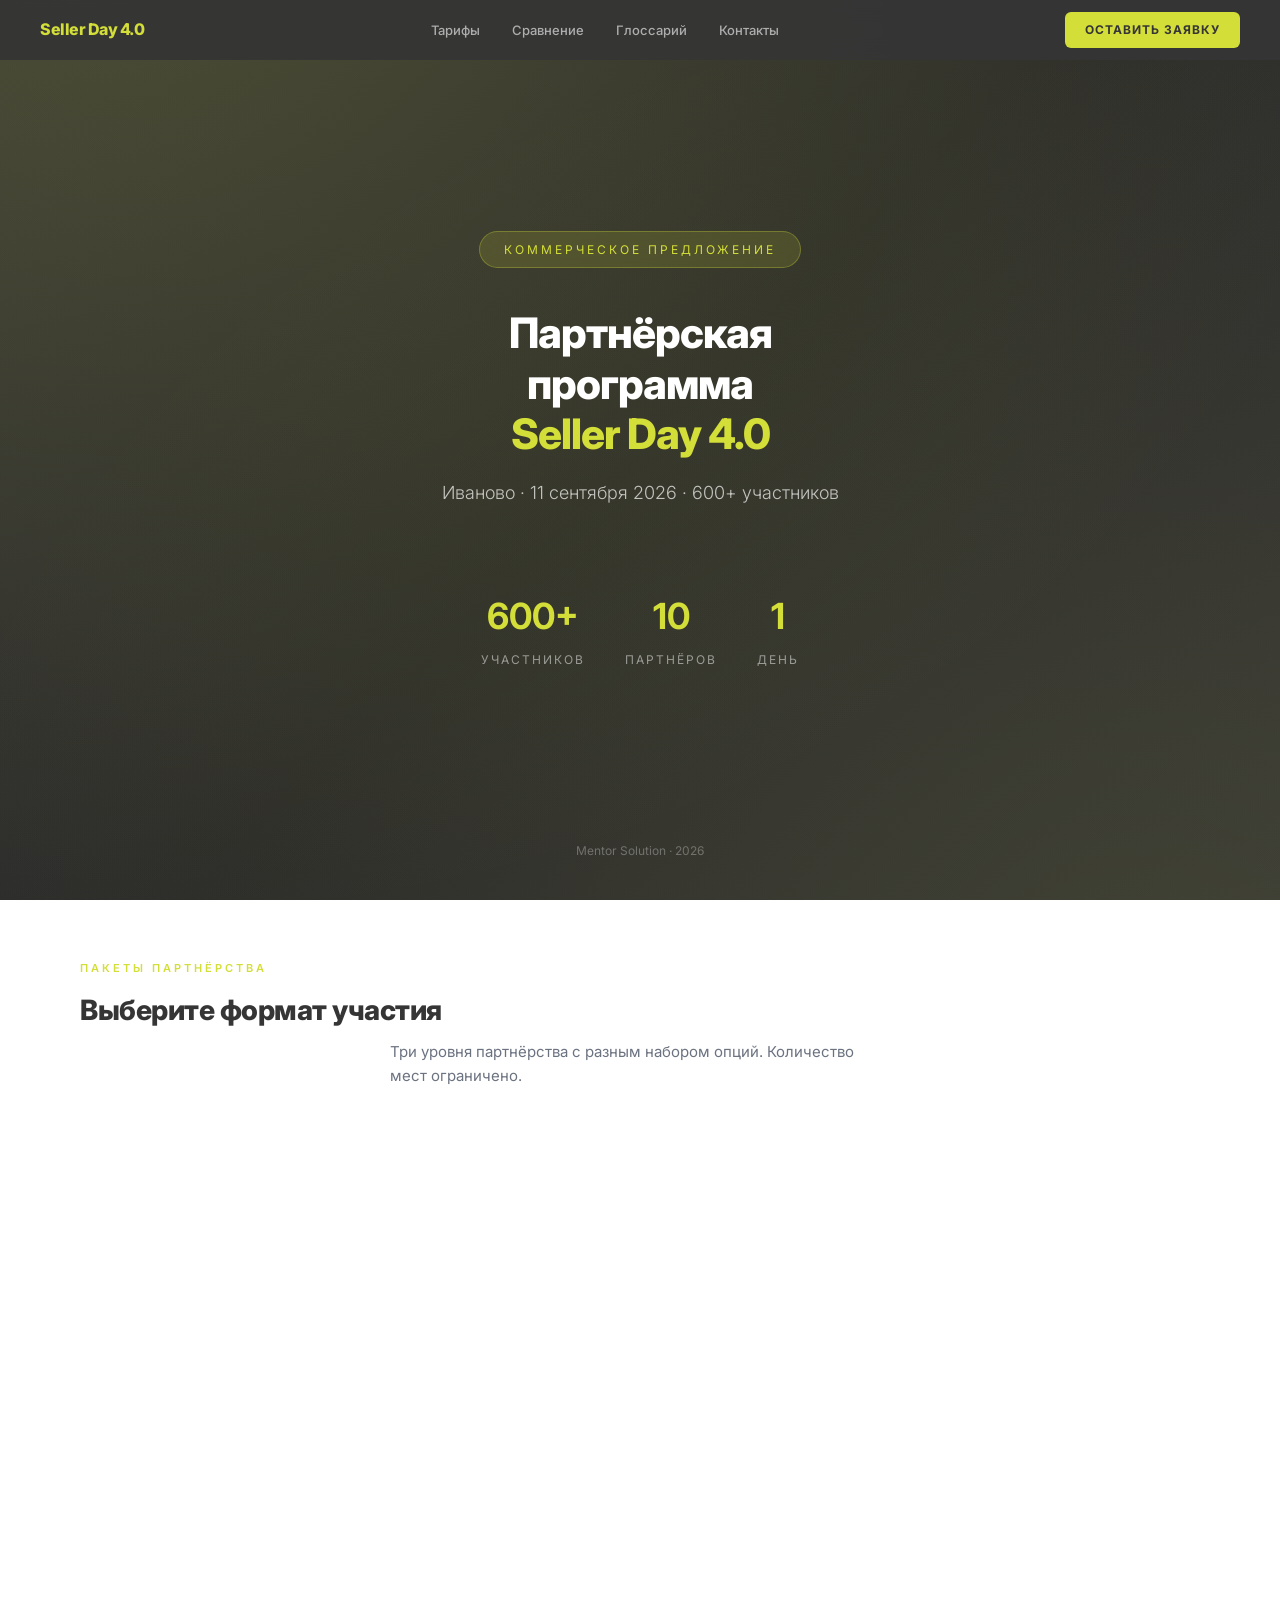
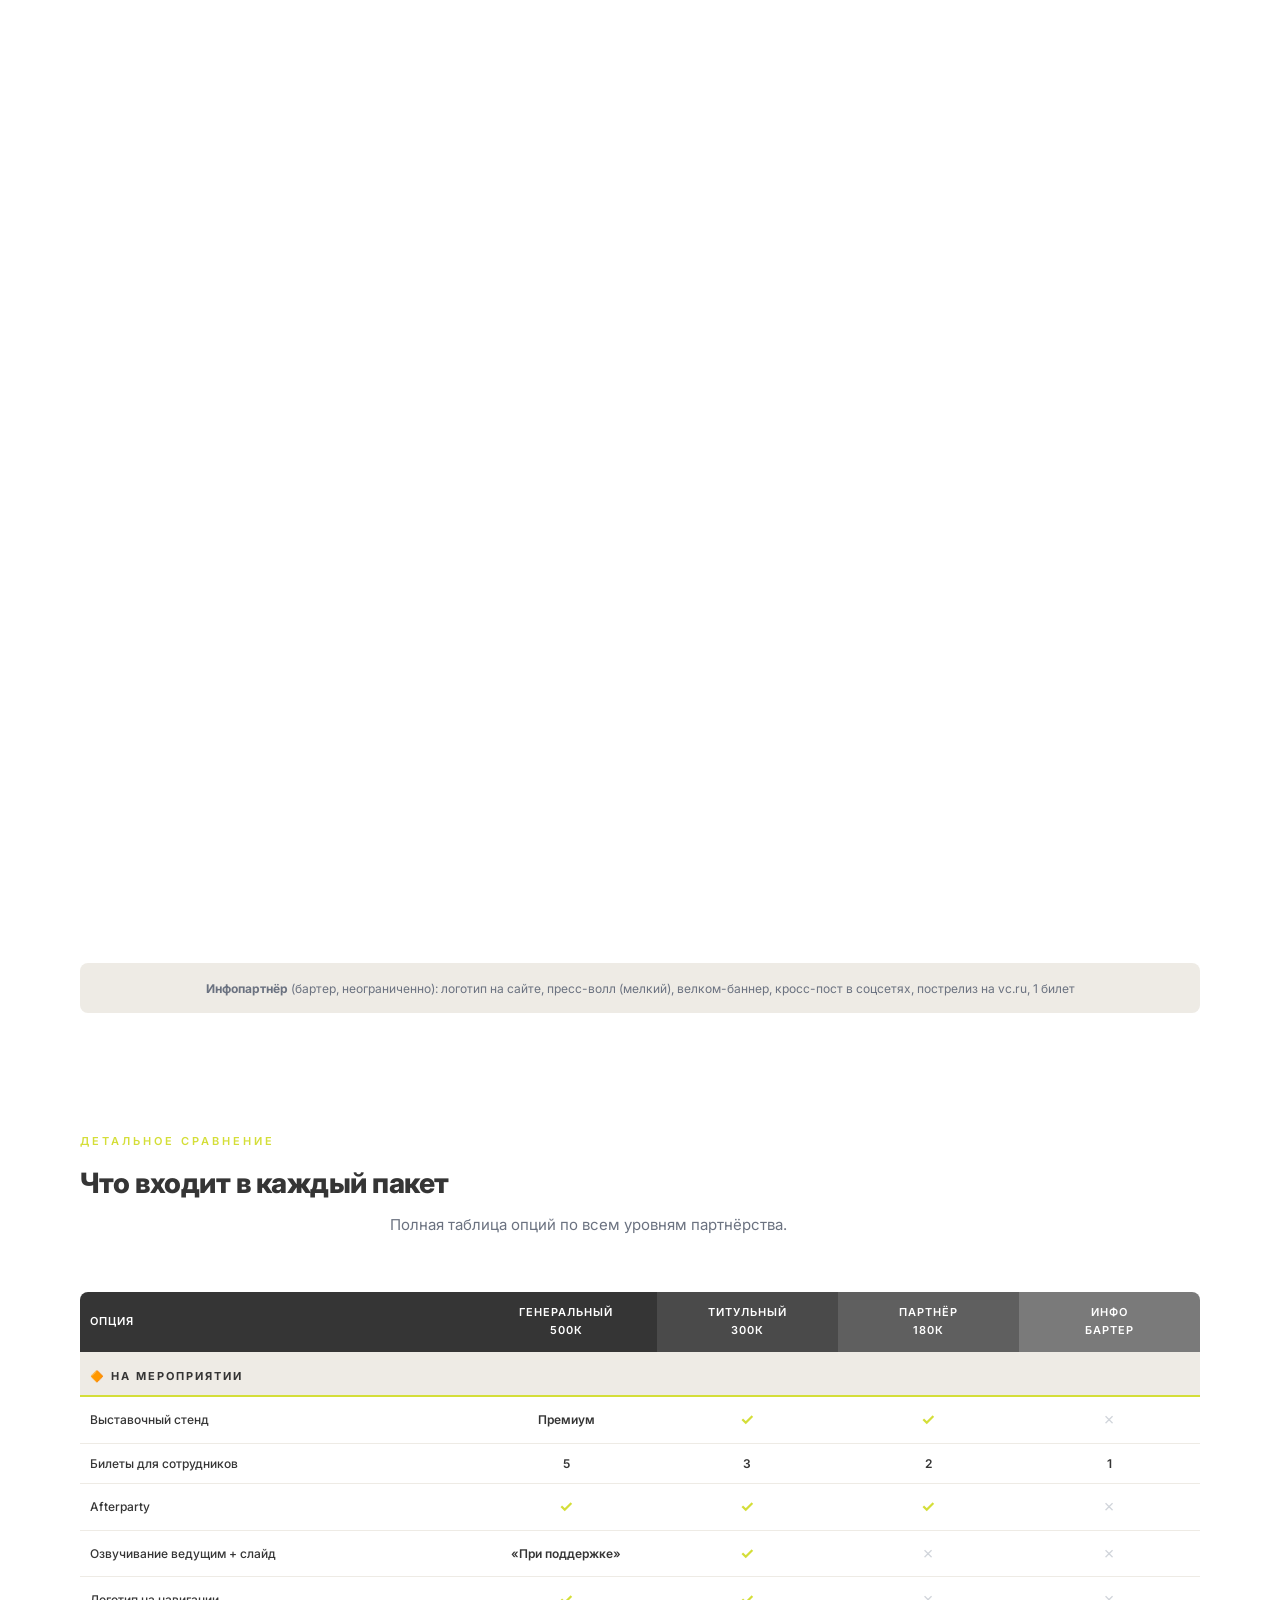
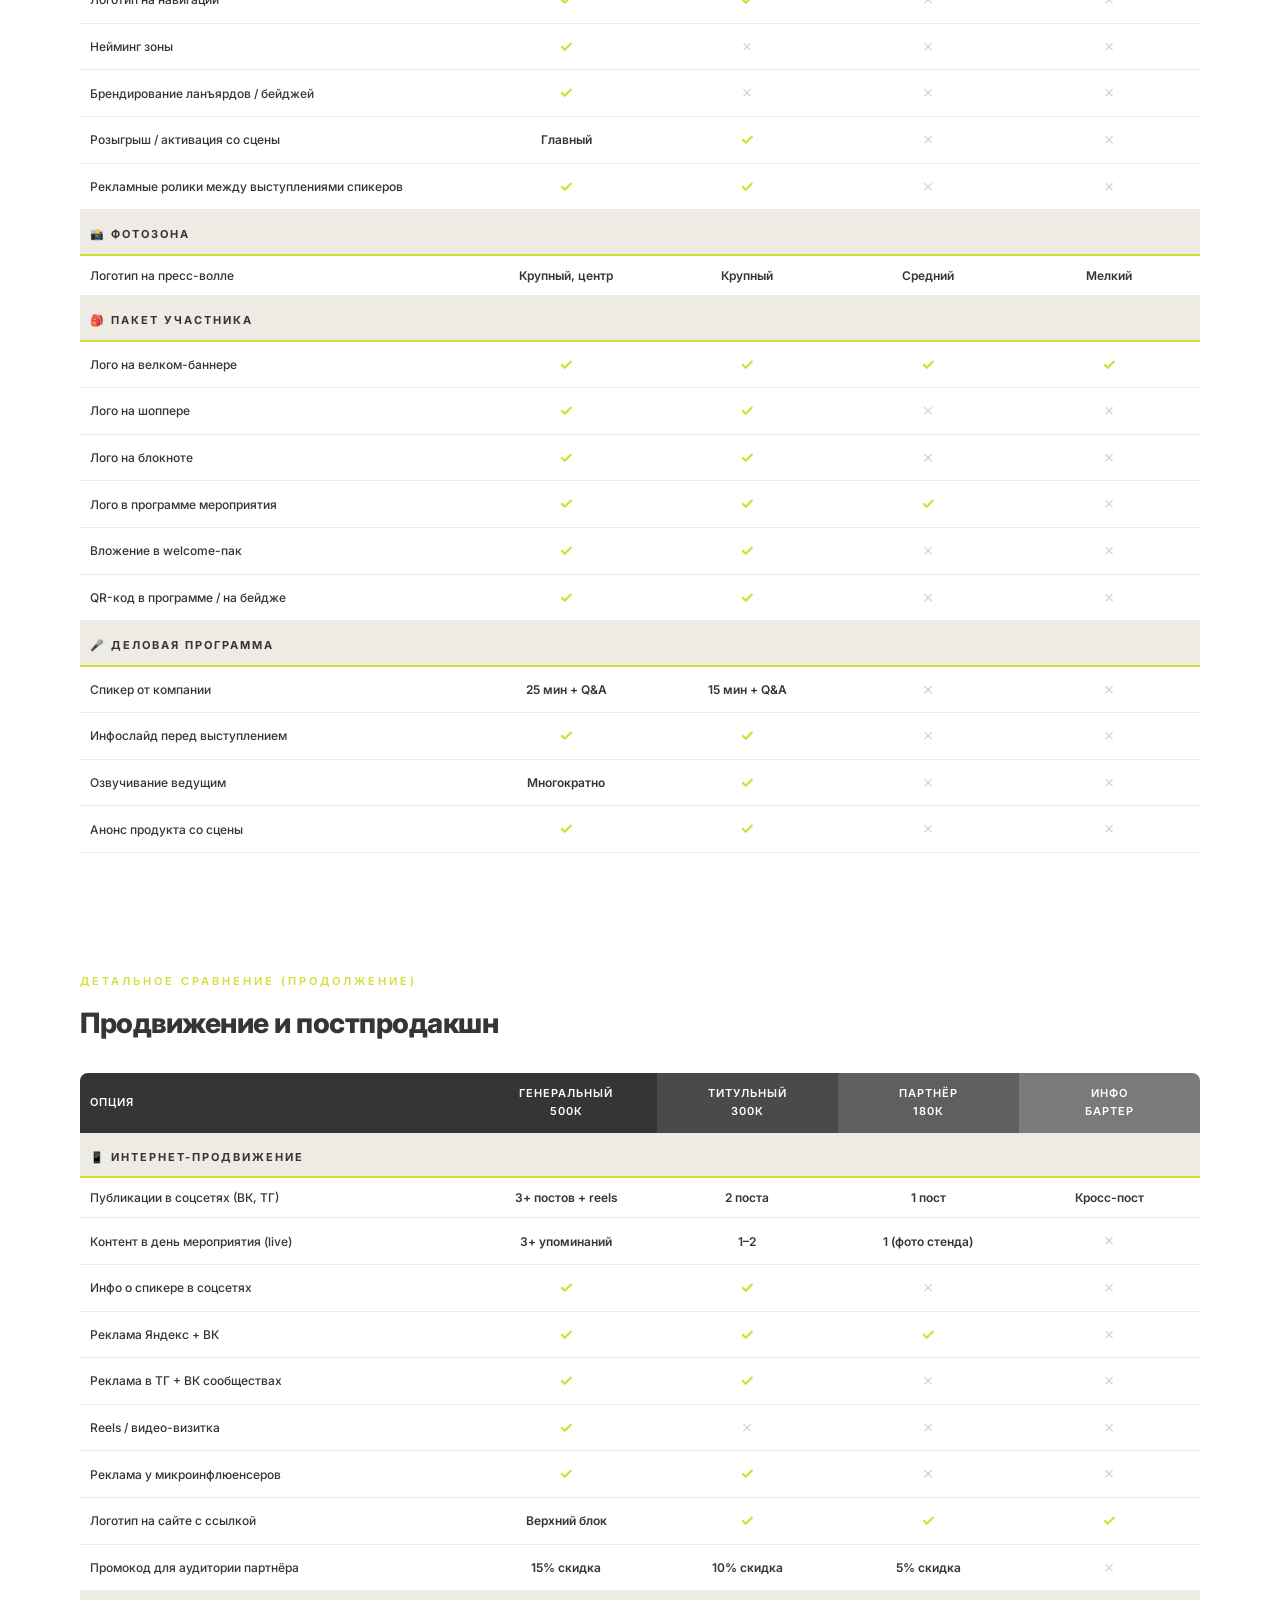
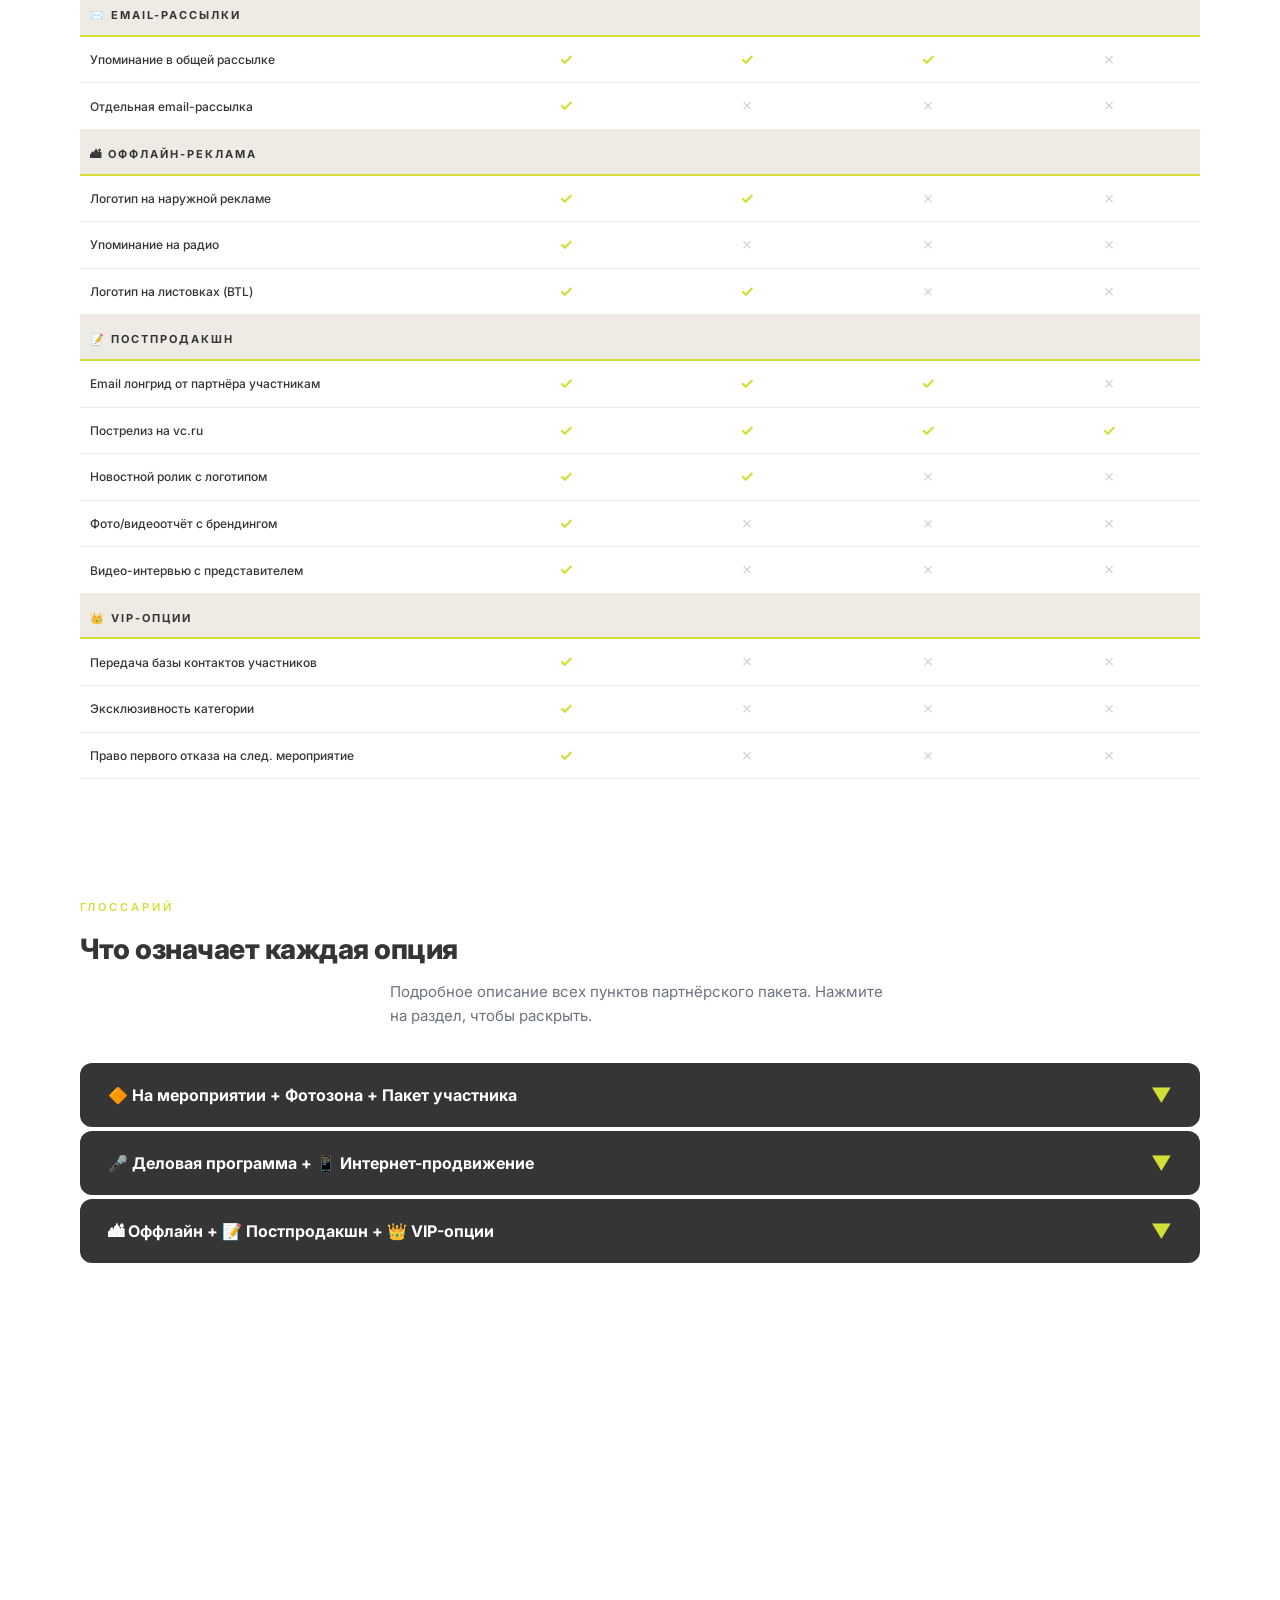
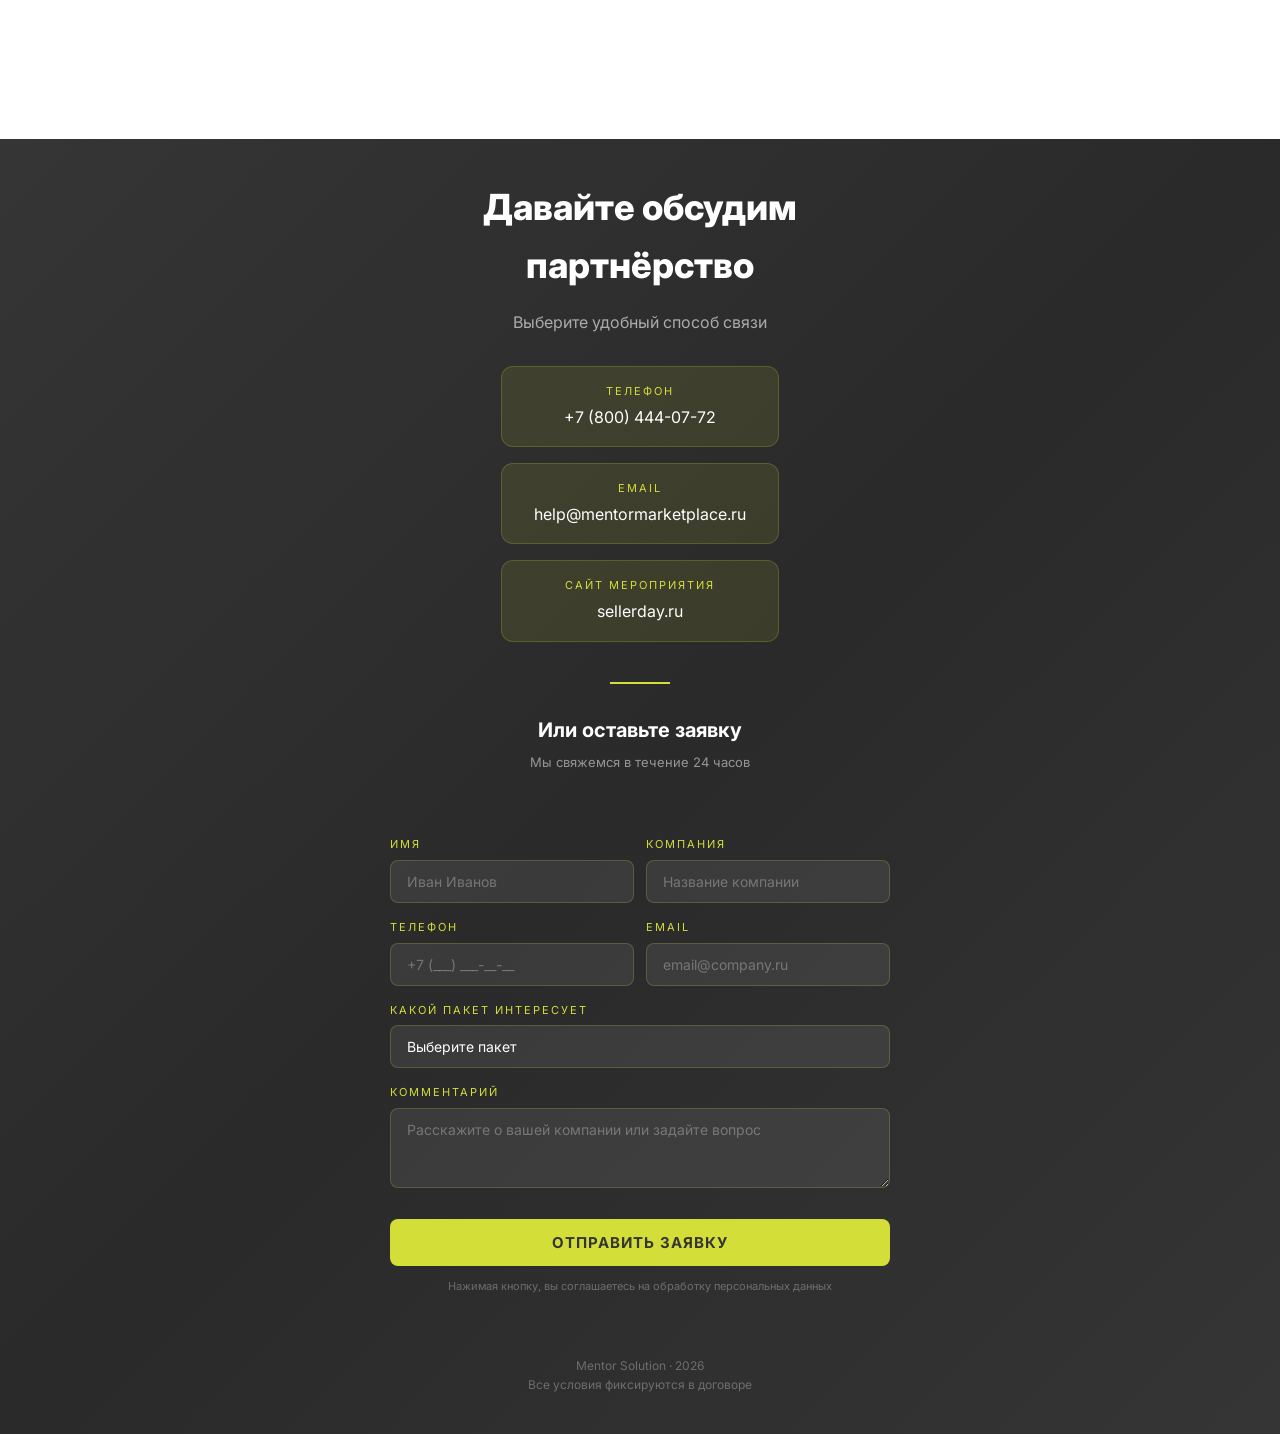
==== commit cc9a3fc9: "Update index.html" ====
--- a/index.html
+++ b/index.html
@@ -13,25 +13,21 @@
     <nav class="navbar" id="navbar">
         <div class="navbar-inner">
             <a href="#cover" class="navbar-logo">Seller Day 4.0</a>
-
-            <!-- Бургер кнопка -->
             <button class="navbar-burger" id="navbar-burger">
                 <span></span>
                 <span></span>
                 <span></span>
             </button>
-
-            <!-- Меню -->
             <ul class="navbar-links" id="navbar-links">
                 <li><a href="#tariffs">Тарифы</a></li>
                 <li><a href="#comparison">Сравнение</a></li>
                 <li><a href="#glossary">Глоссарий</a></li>
                 <li><a href="#contacts">Контакты</a></li>
             </ul>
-
             <a href="#form" class="navbar-cta">Оставить заявку</a>
         </div>
     </nav>
+
     <div class="page">
 
         <!-- ОБЛОЖКА -->
@@ -526,7 +522,7 @@
                             <div class="option-name">🔶 Билеты для сотрудников (вне стенда)</div>
                             <div class="option-desc">Бесплатные пригласительные для команды партнёра. Сотрудники
                                 посещают мероприятие как обычные участники — слушают спикеров, нетворкают, ходят по
-                                залам. Это не люди, работающие на стенде, а дополнительные гости.</div>
+                                залам.</div>
                         </div>
                         <div class="option-item accent">
                             <div class="option-name">🔶 Afterparty</div>
@@ -549,30 +545,24 @@
                         <div class="option-item dark">
                             <div class="option-name">🔶 Нейминг зоны</div>
                             <div class="option-desc">Одна из зон мероприятия получает имя партнёра: «Лаундж-зона
-                                [Бренд]», «Кофе-поинт [Бренд]». Участники сами начинают произносить название бренда:
-                                «Пойдём в зону [Бренд]». Бренд становится частью опыта, а не просто логотипом на стене.
-                            </div>
+                                [Бренд]», «Кофе-поинт [Бренд]». Бренд становится частью опыта, а не просто логотипом на
+                                стене.</div>
                         </div>
                         <div class="option-item accent">
                             <div class="option-name">🔶 Брендирование ланъярдов / бейджей</div>
                             <div class="option-desc">Логотип партнёра на ленте бейджа или на самом бейдже каждого
-                                участника. 600 человек весь день носят бренд на уровне глаз — один из самых заметных
-                                форматов присутствия.</div>
+                                участника. 600 человек весь день носят бренд на уровне глаз.</div>
                         </div>
                         <div class="option-item dark">
                             <div class="option-name">🔶 Розыгрыш / активация со сцены</div>
                             <div class="option-desc">Партнёр предоставляет приз, ведущий разыгрывает его со сцены с
-                                упоминанием бренда. Весь зал слушает, запоминает название. Стоимость для организатора —
-                                ноль, эффект для партнёра — максимальный.</div>
+                                упоминанием бренда. Весь зал слушает, запоминает название.</div>
                         </div>
                         <div class="option-item accent">
                             <div class="option-name">🔶 Рекламные ролики между выступлениями спикеров</div>
                             <div class="option-desc">Между выступлениями спикеров на экране транслируется короткий
-                                рекламный ролик партнёра (до 60 секунд). Весь зал смотрит на экран в ожидании следующего
-                                спикера — внимание аудитории максимальное. Партнёр предоставляет готовое видео,
-                                организатор встраивает его в программу. Это полноценная видеореклама перед живой,
-                                вовлечённой аудиторией — формат, который невозможно «пролистать» или заблокировать.
-                            </div>
+                                рекламный ролик партнёра (до 60 секунд). Это полноценная видеореклама перед живой,
+                                вовлечённой аудиторией.</div>
                         </div>
                         <div class="option-item accent">
                             <div class="option-name">📸 Логотип на пресс-волле</div>
@@ -583,21 +573,22 @@
                         <div class="option-item dark">
                             <div class="option-name">🎒 Лого на велком-баннере</div>
                             <div class="option-desc">Первый баннер при входе на мероприятие. Логотип партнёра — первое,
-                                что видит каждый гость. Первый визуальный контакт с брендом.</div>
+                                что видит каждый гость.</div>
                         </div>
                         <div class="option-item accent">
                             <div class="option-name">🎒 Лого на шоппере</div>
                             <div class="option-desc">Тканевая сумка, которую участник получает при регистрации. Логотип
-                                напечатан на сумке. Участники используют шопперы после мероприятия в жизни — бренд
-                                работает неделями.</div>
+                                напечатан на сумке. Участники используют шопперы после мероприятия — бренд работает
+                                неделями.</div>
                         </div>
                         <div class="option-item dark">
                             <div class="option-name">🎒 Лого на блокноте</div>
                             <div class="option-desc">Брендированный блокнот для записей. Логотип на обложке. Участник
-                                пользуется им на мероприятии и часто забирает домой — долгий контакт с брендом.</div>
+                                пользуется им на мероприятии и часто забирает домой.</div>
                         </div>
                     </div>
                 </div>
+
                 <!-- БЛОК 2 -->
                 <button class="glossary-toggle" onclick="toggleGlossary(this)">
                     🎤 Деловая программа + 📱 Интернет-продвижение
@@ -607,9 +598,9 @@
                     <div class="options-list">
                         <div class="option-item accent">
                             <div class="option-name">🎒 Лого в программе мероприятия</div>
-                            <div class="option-desc">В печатной или digital-программе (расписание, карта площадки)
-                                размещается логотип партнёра, описание компании и контакты. Каждый участник обращается к
-                                программе несколько раз за день.</div>
+                            <div class="option-desc">В печатной или digital-программе размещается логотип партнёра,
+                                описание компании и контакты. Каждый участник обращается к программе несколько раз за
+                                день.</div>
                         </div>
                         <div class="option-item dark">
                             <div class="option-name">🎒 Вложение в welcome-пак</div>
@@ -625,8 +616,8 @@
                         <div class="option-item dark">
                             <div class="option-name">🎤 Спикер от компании</div>
                             <div class="option-desc">Представитель партнёра выступает на сцене. Генеральный — 25 минут +
-                                вопросы из зала. Титульный — 15 минут + вопросы. Возможность показать экспертизу,
-                                рассказать о продукте и кейсах перед целевой аудиторией.</div>
+                                вопросы из зала. Титульный — 15 минут + вопросы. Возможность показать экспертизу перед
+                                целевой аудиторией.</div>
                         </div>
                         <div class="option-item accent">
                             <div class="option-name">🎤 Инфослайд перед выступлением</div>
@@ -636,46 +627,41 @@
                         <div class="option-item dark">
                             <div class="option-name">🎤 Анонс продукта со сцены</div>
                             <div class="option-desc">Ведущий рассказывает о конкретном продукте, акции или услуге
-                                партнёра. Например: «Компания [Бренд] дарит всем участникам скидку 20%». Прямая
-                                продающая интеграция.</div>
+                                партнёра. Прямая продающая интеграция.</div>
                         </div>
                         <div class="option-item accent">
                             <div class="option-name">📱 Публикации в соцсетях</div>
                             <div class="option-desc">Отдельные посты о партнёре в официальных каналах мероприятия (ВК,
-                                Telegram). Рассказ о компании, продукте, что будет на стенде. Количество зависит от
-                                тарифа: 3+ / 2 / 1 / кросс-пост.</div>
+                                Telegram). Количество зависит от тарифа: 3+ / 2 / 1 / кросс-пост.</div>
                         </div>
                         <div class="option-item dark">
                             <div class="option-name">📱 Контент в день мероприятия (live)</div>
                             <div class="option-desc">Сторис, посты, фотографии стендов с отметкой партнёров прямо в день
-                                проведения. Горячий контент с максимальным охватом и вовлечением.</div>
+                                проведения. Горячий контент с максимальным охватом.</div>
                         </div>
                         <div class="option-item accent">
                             <div class="option-name">📱 Reels / видео-визитка</div>
                             <div class="option-desc">Короткое видео (30–60 сек) о компании-партнёре, снятое и
-                                смонтированное командой мероприятия. Публикуется в соцсетях. Видео — самый вовлекающий
-                                формат контента.</div>
+                                смонтированное командой мероприятия. Видео — самый вовлекающий формат контента.</div>
                         </div>
                         <div class="option-item dark">
                             <div class="option-name">📱 Реклама Яндекс + ВК</div>
-                            <div class="option-desc">В таргетированной и контекстной рекламе мероприятия упоминается или
-                                показывается логотип партнёра. Бренд видят не только купившие билет, а вся рекламная
-                                аудитория — десятки тысяч показов.</div>
+                            <div class="option-desc">В таргетированной и контекстной рекламе мероприятия упоминается
+                                логотип партнёра. Бренд видят десятки тысяч людей.</div>
                         </div>
                         <div class="option-item accent">
                             <div class="option-name">📱 Реклама в ТГ + ВК сообществах</div>
-                            <div class="option-desc">Мероприятие закупает рекламу в тематических каналах и сообществах.
-                                В рекламных постах упоминается партнёр. Целевая аудитория каналов = целевая аудитория
-                                партнёра.</div>
+                            <div class="option-desc">Мероприятие закупает рекламу в тематических каналах. В рекламных
+                                постах упоминается партнёр.</div>
                         </div>
                         <div class="option-item dark">
                             <div class="option-name">📱 Реклама у микроинфлюенсеров</div>
                             <div class="option-desc">Блогеры (1 000–50 000 подписчиков) упоминают в своём контенте не
-                                только мероприятие, но и партнёра. Высокий уровень доверия и вовлечённости аудитории.
-                            </div>
+                                только мероприятие, но и партнёра. Высокий уровень доверия аудитории.</div>
                         </div>
                     </div>
                 </div>
+
                 <!-- БЛОК 3 -->
                 <button class="glossary-toggle" onclick="toggleGlossary(this)">
                     🏙 Оффлайн + 📝 Постпродакшн + 👑 VIP-опции
@@ -685,183 +671,161 @@
                     <div class="options-list">
                         <div class="option-item accent">
                             <div class="option-name">📱 Промокод для аудитории партнёра</div>
-                            <div class="option-desc">Партнёр получает промокод на скидку для своей аудитории и рассылает
-                                клиентам. Это приводит дополнительных участников организатору, а партнёру даёт повод для
-                                коммуникации со своей базой.</div>
+                            <div class="option-desc">Партнёр получает промокод на скидку для своей аудитории. Это
+                                приводит дополнительных участников организатору, а партнёру даёт повод для коммуникации
+                                со своей базой.</div>
                         </div>
                         <div class="option-item dark">
                             <div class="option-name">✉️ Упоминание в общей email-рассылке</div>
                             <div class="option-desc">В email-приглашении по базе мероприятия есть блок с логотипом и
-                                описанием партнёра. Все получатели видят бренд.</div>
+                                описанием партнёра.</div>
                         </div>
                         <div class="option-item accent">
                             <div class="option-name">✉️ Отдельная email-рассылка</div>
-                            <div class="option-desc">Полностью отдельное письмо по базе, посвящённое одному партнёру:
-                                рассказ о компании, продукте, спецпредложение. Партнёр получает 100% внимания
-                                получателя. Самый ценный формат email-продвижения.</div>
+                            <div class="option-desc">Полностью отдельное письмо по базе, посвящённое одному партнёру.
+                                Самый ценный формат email-продвижения.</div>
                         </div>
                         <div class="option-item dark">
                             <div class="option-name">🏙 Логотип на наружной рекламе</div>
-                            <div class="option-desc">Если мероприятие размещает наружную рекламу (билборды,
-                                сити-форматы, баннеры) — логотип партнёра присутствует на этих поверхностях. Охват —
+                            <div class="option-desc">Логотип партнёра на билбордах, сити-форматах, баннерах. Охват —
                                 тысячи людей ежедневно.</div>
                         </div>
                         <div class="option-item accent">
                             <div class="option-name">🏙 Упоминание на радио</div>
-                            <div class="option-desc">В рекламном ролике на радио звучит название партнёра: «Конференция
-                                Seller Day 4.0 при поддержке [Бренд]...». Широкий охват и работа на узнаваемость.</div>
+                            <div class="option-desc">В рекламном ролике на радио звучит название партнёра. Широкий охват
+                                и работа на узнаваемость.</div>
                         </div>
                         <div class="option-item dark">
                             <div class="option-name">🏙 Логотип на листовках (BTL)</div>
-                            <div class="option-desc">Промо-активности «на земле»: раздача листовок в ТЦ, вузах, на
-                                улицах, других мероприятиях. Логотип партнёра на каждой листовке — дополнительный охват.
-                            </div>
+                            <div class="option-desc">Раздача листовок в ТЦ, вузах, на улицах. Логотип партнёра на каждой
+                                листовке.</div>
                         </div>
                         <div class="option-item accent">
                             <div class="option-name">📝 Email лонгрид от партнёра участникам</div>
-                            <div class="option-desc">После мероприятия участникам отправляется email со статьёй, кейсом
-                                или спецпредложением от партнёра. «Тёплая» аудитория — люди, которые уже видели стенд.
-                                Конверсия значительно выше, чем у холодной базы.</div>
+                            <div class="option-desc">После мероприятия участникам отправляется email со статьёй или
+                                спецпредложением от партнёра. «Тёплая» аудитория — конверсия значительно выше.</div>
                         </div>
                         <div class="option-item dark">
                             <div class="option-name">📝 Пострелиз на vc.ru</div>
-                            <div class="option-desc">Обзорная статья с фотографиями, итогами, цифрами. Партнёры
-                                упомянуты с логотипами и ссылками. Статья живёт годами, индексируется в поиске — вечный
-                                контент.</div>
+                            <div class="option-desc">Обзорная статья с фотографиями, итогами, цифрами. Статья живёт
+                                годами, индексируется в поиске.</div>
                         </div>
                         <div class="option-item accent">
                             <div class="option-name">📝 Новостной ролик с логотипом</div>
-                            <div class="option-desc">Видео-отчёт о мероприятии (1–3 мин) с логотипами партнёров.
-                                Публикуется в соцсетях и рассылается по email. Набирает органические просмотры, может
-                                использоваться партнёром в своих каналах.</div>
+                            <div class="option-desc">Видео-отчёт о мероприятии (1–3 мин) с логотипами партнёров.</div>
                         </div>
                         <div class="option-item dark">
                             <div class="option-name">📝 Фото/видеоотчёт с брендингом партнёра</div>
-                            <div class="option-desc">Профессиональные фото и видео со стенда партнёра, его активностей,
-                                выступления. Передаются партнёру для использования в своих соцсетях, на сайте, в
-                                презентациях. Бесплатный контент, снятый профессионалами.</div>
+                            <div class="option-desc">Профессиональные фото и видео со стенда партнёра. Передаются
+                                партнёру для использования в своих каналах.</div>
                         </div>
                         <div class="option-item accent">
                             <div class="option-name">📝 Видео-интервью с представителем</div>
                             <div class="option-desc">Интервью с представителем партнёра, записанное на мероприятии.
-                                Публикуется в соцсетях мероприятия и передаётся партнёру. Эксклюзив для генерального
-                                партнёра.</div>
+                                Эксклюзив для генерального партнёра.</div>
                         </div>
                         <div class="option-item dark">
                             <div class="option-name">👑 Передача базы контактов участников</div>
-                            <div class="option-desc">После мероприятия генеральный партнёр получает список контактов
-                                участников (имя, компания, email, телефон — с согласия на обработку данных). Прямой
-                                доступ к 600 целевым контактам для продаж и рассылок. Самая ценная опция.</div>
+                            <div class="option-desc">Генеральный партнёр получает список контактов участников. Прямой
+                                доступ к 600 целевым контактам. Самая ценная опция.</div>
                         </div>
                         <div class="option-item accent">
                             <div class="option-name">👑 Эксклюзивность категории</div>
                             <div class="option-desc">Гарантия, что ни один конкурент партнёра не будет представлен на
-                                мероприятии. Если генеральный — банк, другого банка среди партнёров не будет. Монополия
-                                на свою нишу перед всей аудиторией.</div>
+                                мероприятии.</div>
                         </div>
                         <div class="option-item dark">
                             <div class="option-name">👑 Право первого отказа на следующее мероприятие</div>
                             <div class="option-desc">Генеральный партнёр получает приоритетное право стать партнёром
-                                следующего мероприятия на тех же или лучших условиях. Аргумент для долгосрочного
-                                сотрудничества.</div>
+                                следующего мероприятия.</div>
                         </div>
                     </div>
                     <div
                         style="margin-top: 40px; padding: 24px; background: #fafbe8; border-radius: 12px; border-left: 4px solid #d4de38; width: 100%; max-width: 1200px;">
                         <div style="font-size: 14px; font-weight: 700; color: #353535; margin-bottom: 8px;">💡 Важно
                         </div>
-                        <div style="font-size: 13px; color: #4b5563; line-height: 1.6;">
-                            Все опции могут быть адаптированы под задачи конкретного партнёра. Мы открыты к обсуждению
-                            индивидуальных условий и дополнительных интеграций. Количество мест в каждом тарифе строго
-                            ограничено.
-                        </div>
+                        <div style="font-size: 13px; color: #4b5563; line-height: 1.6;">Все опции могут быть
+                            адаптированы под задачи конкретного партнёра. Мы открыты к обсуждению индивидуальных
+                            условий. Количество мест строго ограничено.</div>
                     </div>
                 </div>
 
-                <!-- КОНТАКТЫ -->
-                <div class="contact-page" id="contacts">
-                    <h2>Давайте обсудим<br>партнёрство</h2>
-                    <p style="margin-bottom: 30px;">Выберите удобный способ связи</p>
-
-                    <!-- БЛОК КОНТАКТОВ -->
-                    <div class="contact-info" style="margin-bottom: 40px;">
-                        <div class="contact-item">
-                            <div class="contact-label">Телефон</div>
-                            +7 (800) 444-07-72
-                        </div>
-                        <div class="contact-item">
-                            <div class="contact-label">Email</div>
-                            help@mentormarketplace.ru
-                        </div>
-                        <div class="contact-item">
-                            <div class="contact-label">Сайт мероприятия</div>
-                            sellerday.ru
+            </div><!-- glossary-section -->
+        </div><!-- glossary content-page -->
+
+        <!-- КОНТАКТЫ -->
+        <div class="contact-page" id="contacts">
+            <h2>Давайте обсудим<br>партнёрство</h2>
+            <p style="margin-bottom: 30px;">Выберите удобный способ связи</p>
+            <div class="contact-info" style="margin-bottom: 40px;">
+                <div class="contact-item">
+                    <div class="contact-label">Телефон</div>
+                    +7 (800) 444-07-72
+                </div>
+                <div class="contact-item">
+                    <div class="contact-label">Email</div>
+                    help@mentormarketplace.ru
+                </div>
+                <div class="contact-item">
+                    <div class="contact-label">Сайт мероприятия</div>
+                    sellerday.ru
+                </div>
+            </div>
+            <div style="width: 60px; height: 2px; background: #d4de38; margin-bottom: 30px;"></div>
+            <h3 style="color: white; font-size: 20px; font-weight: 700; margin-bottom: 6px;">Или оставьте заявку</h3>
+            <p style="color: rgba(255,255,255,0.5); font-size: 13px; margin-bottom: 24px;">Мы свяжемся в течение 24
+                часов</p>
+            <div class="form-section" id="form">
+                <form action="https://formspree.io/f/xeerkywn" method="POST">
+                    <div style="display: grid; grid-template-columns: 1fr 1fr; gap: 12px;">
+                        <div class="form-group">
+                            <label class="form-label">Имя</label>
+                            <input type="text" name="name" class="form-input" placeholder="Иван Иванов" required>
+                        </div>
+                        <div class="form-group">
+                            <label class="form-label">Компания</label>
+                            <input type="text" name="company" class="form-input" placeholder="Название компании"
+                                required>
                         </div>
                     </div>
-
-                    <!-- РАЗДЕЛИТЕЛЬ -->
-                    <div style="width: 60px; height: 2px; background: #d4de38; margin-bottom: 30px;"></div>
-                    <h3 style="color: white; font-size: 20px; font-weight: 700; margin-bottom: 6px;">Или оставьте заявку
-                    </h3>
-                    <p style="color: rgba(255,255,255,0.5); font-size: 13px; margin-bottom: 24px;">Мы свяжемся в течение
-                        24 часов</p>
-
-                    <!-- ФОРМА -->
-                    <div class="form-section" id="form">
-                        <form action="https://formspree.io/f/xeerkywn" method="POST">
-                            <div style="display: grid; grid-template-columns: 1fr 1fr; gap: 12px;">
-                                <div class="form-group">
-                                    <label class="form-label">Имя</label>
-                                    <input type="text" name="name" class="form-input" placeholder="Иван Иванов"
-                                        required>
-                                </div>
-                                <div class="form-group">
-                                    <label class="form-label">Компания</label>
-                                    <input type="text" name="company" class="form-input" placeholder="Название компании"
-                                        required>
-                                </div>
-                            </div>
-                            <div style="display: grid; grid-template-columns: 1fr 1fr; gap: 12px;">
-                                <div class="form-group">
-                                    <label class="form-label">Телефон</label>
-                                    <input type="tel" name="phone" class="form-input" placeholder="+7 (___) ___-__-__"
-                                        required>
-                                </div>
-                                <div class="form-group">
-                                    <label class="form-label">Email</label>
-                                    <input type="email" name="email" class="form-input" placeholder="email@company.ru"
-                                        required>
-                                </div>
-                            </div>
-                            <div class="form-group">
-                                <label class="form-label">Какой пакет интересует</label>
-                                <select name="package" class="form-select" required>
-                                    <option value="" disabled selected>Выберите пакет</option>
-                                    <option value="Генеральный партнёр — 500 000 ₽">Генеральный партнёр — 500 000 ₽
-                                    </option>
-                                    <option value="Титульный партнёр — 300 000 ₽">Титульный партнёр — 300 000 ₽</option>
-                                    <option value="Партнёр — 180 000 ₽">Партнёр — 180 000 ₽</option>
-                                    <option value="Инфопартнёр — бартер">Инфопартнёр — бартер</option>
-                                </select>
-                            </div>
-                            <div class="form-group">
-                                <label class="form-label">Комментарий</label>
-                                <textarea name="message" class="form-textarea"
-                                    placeholder="Расскажите о вашей компании или задайте вопрос"></textarea>
-                            </div>
-                            <button type="submit" class="form-button">Отправить заявку</button>
-                            <div class="form-note">Нажимая кнопку, вы соглашаетесь на обработку персональных данных
-                            </div>
-                        </form>
+                    <div style="display: grid; grid-template-columns: 1fr 1fr; gap: 12px;">
+                        <div class="form-group">
+                            <label class="form-label">Телефон</label>
+                            <input type="tel" name="phone" class="form-input" placeholder="+7 (___) ___-__-__" required>
+                        </div>
+                        <div class="form-group">
+                            <label class="form-label">Email</label>
+                            <input type="email" name="email" class="form-input" placeholder="email@company.ru" required>
+                        </div>
                     </div>
-                    <div style="margin-top: 60px; color: rgba(255,255,255,0.3); font-size: 12px;">
-                        Mentor Solution · 2026<br>
-                        Все условия фиксируются в договоре
+                    <div class="form-group">
+                        <label class="form-label">Какой пакет интересует</label>
+                        <select name="package" class="form-select" required>
+                            <option value="" disabled selected>Выберите пакет</option>
+                            <option value="Генеральный партнёр — 500 000 ₽">Генеральный партнёр — 500 000 ₽</option>
+                            <option value="Титульный партнёр — 300 000 ₽">Титульный партнёр — 300 000 ₽</option>
+                            <option value="Партнёр — 180 000 ₽">Партнёр — 180 000 ₽</option>
+                            <option value="Инфопартнёр — бартер">Инфопартнёр — бартер</option>
+                        </select>
                     </div>
-                </div>
-
+                    <div class="form-group">
+                        <label class="form-label">Комментарий</label>
+                        <textarea name="message" class="form-textarea"
+                            placeholder="Расскажите о вашей компании или задайте вопрос"></textarea>
+                    </div>
+                    <button type="submit" class="form-button">Отправить заявку</button>
+                    <div class="form-note">Нажимая кнопку, вы соглашаетесь на обработку персональных данных</div>
+                </form>
             </div>
-            <script src="script.js"></script>
+            <div style="margin-top: 60px; color: rgba(255,255,255,0.3); font-size: 12px;">
+                Mentor Solution · 2026<br>
+                Все условия фиксируются в договоре
+            </div>
+        </div>
+
+    </div><!-- page -->
+
+    <script src="script.js"></script>
 </body>
 
 </html>
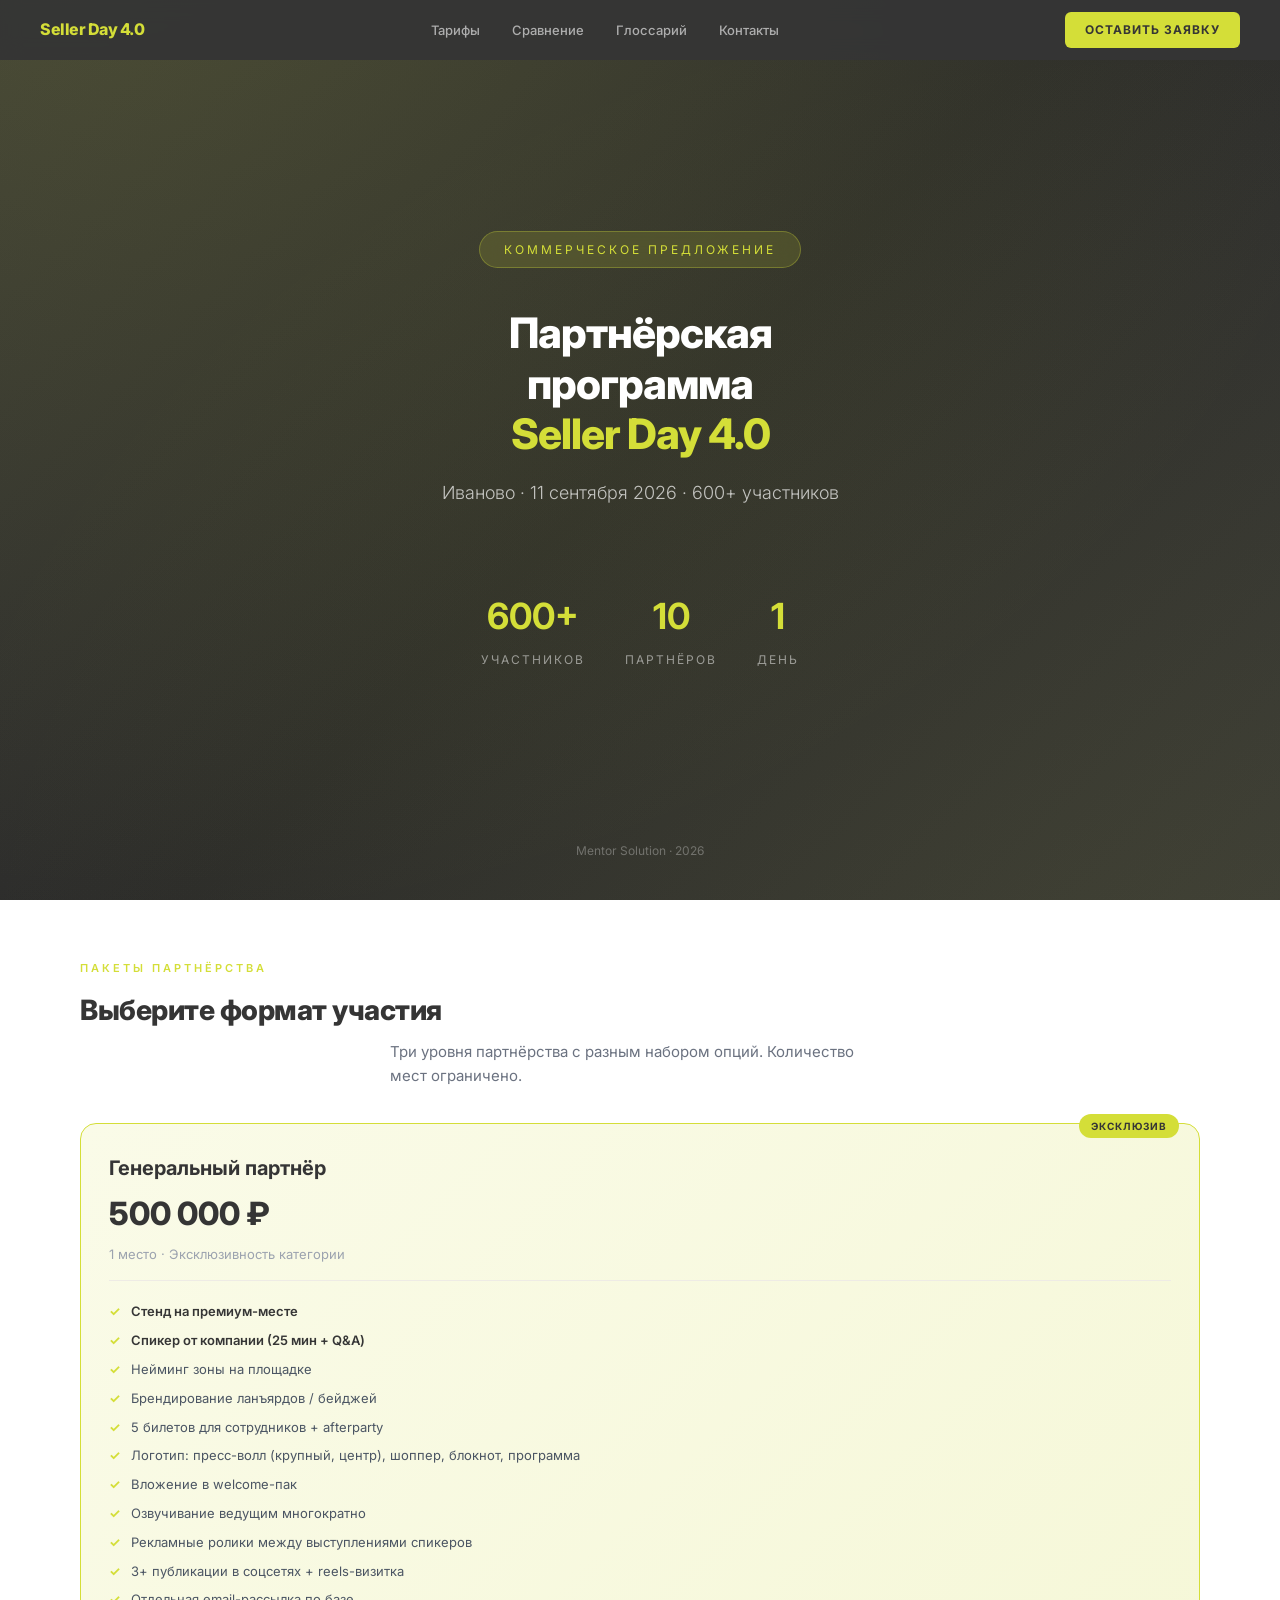
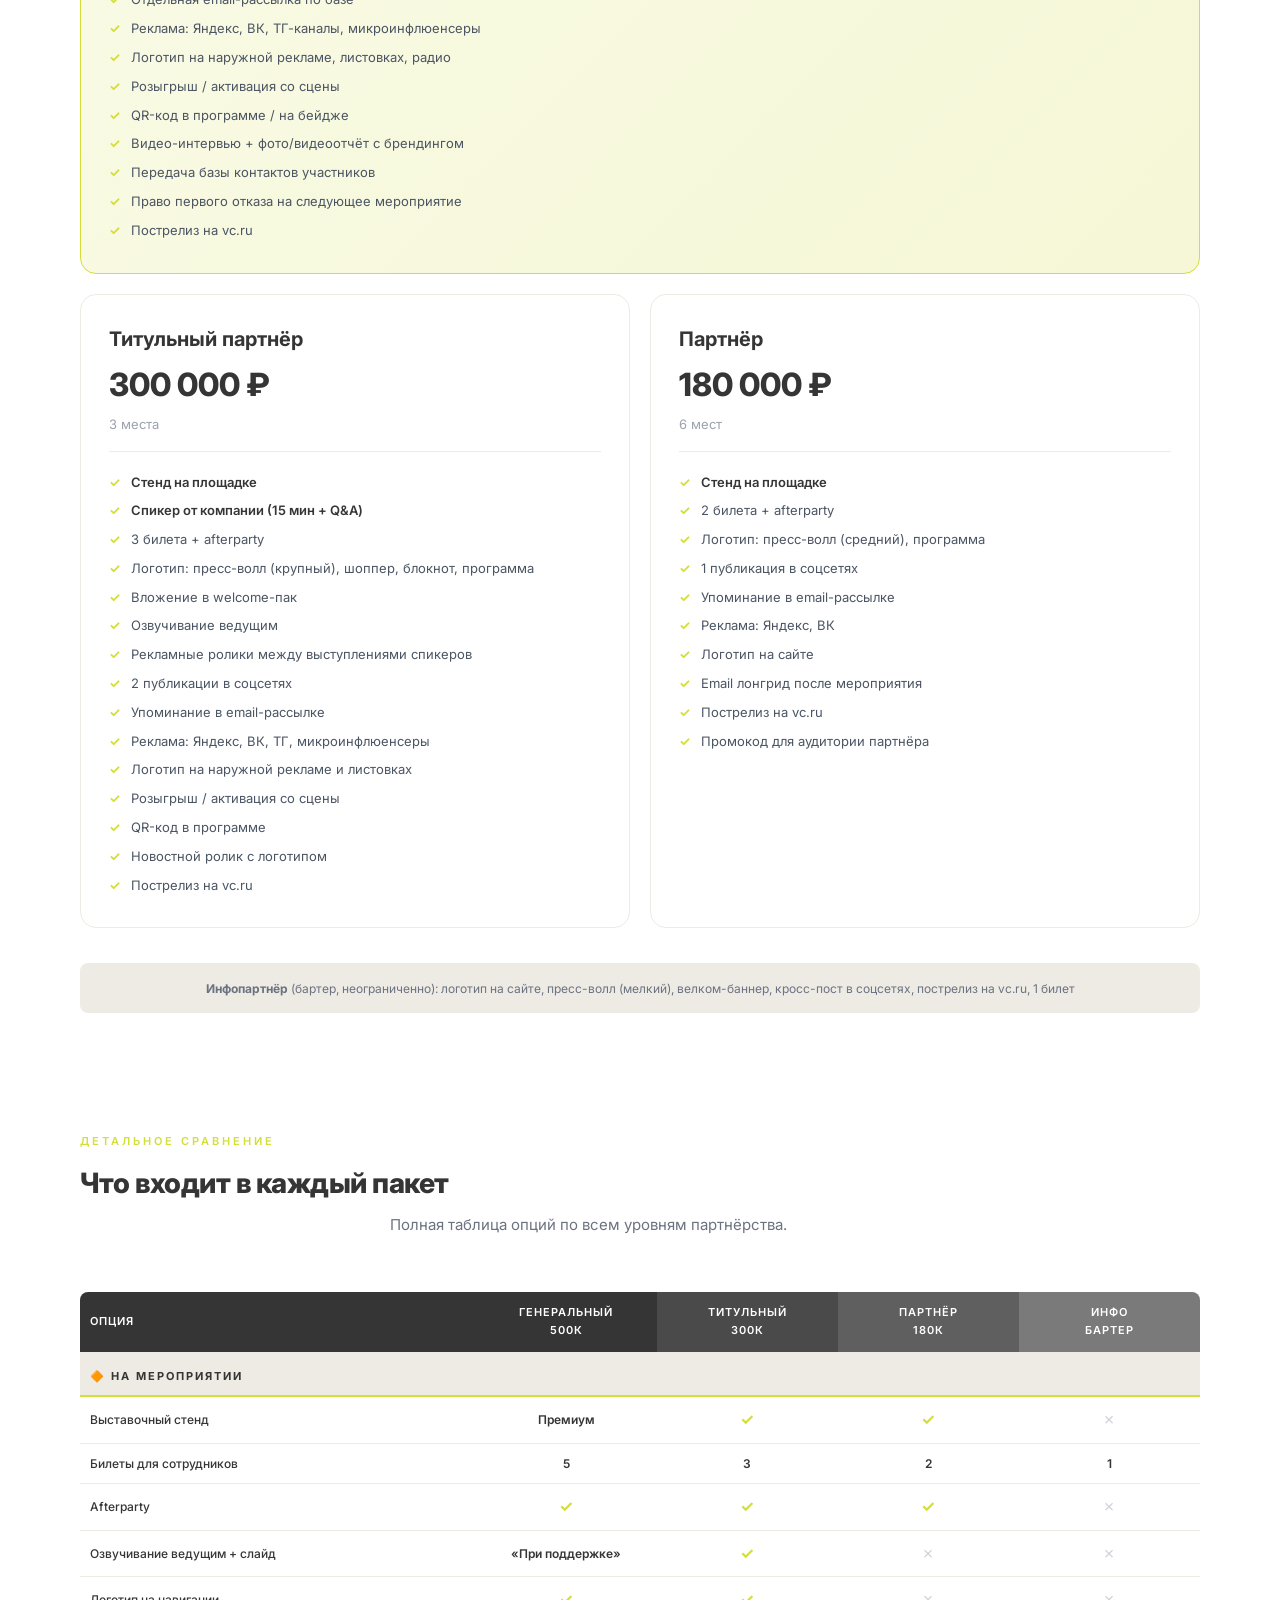
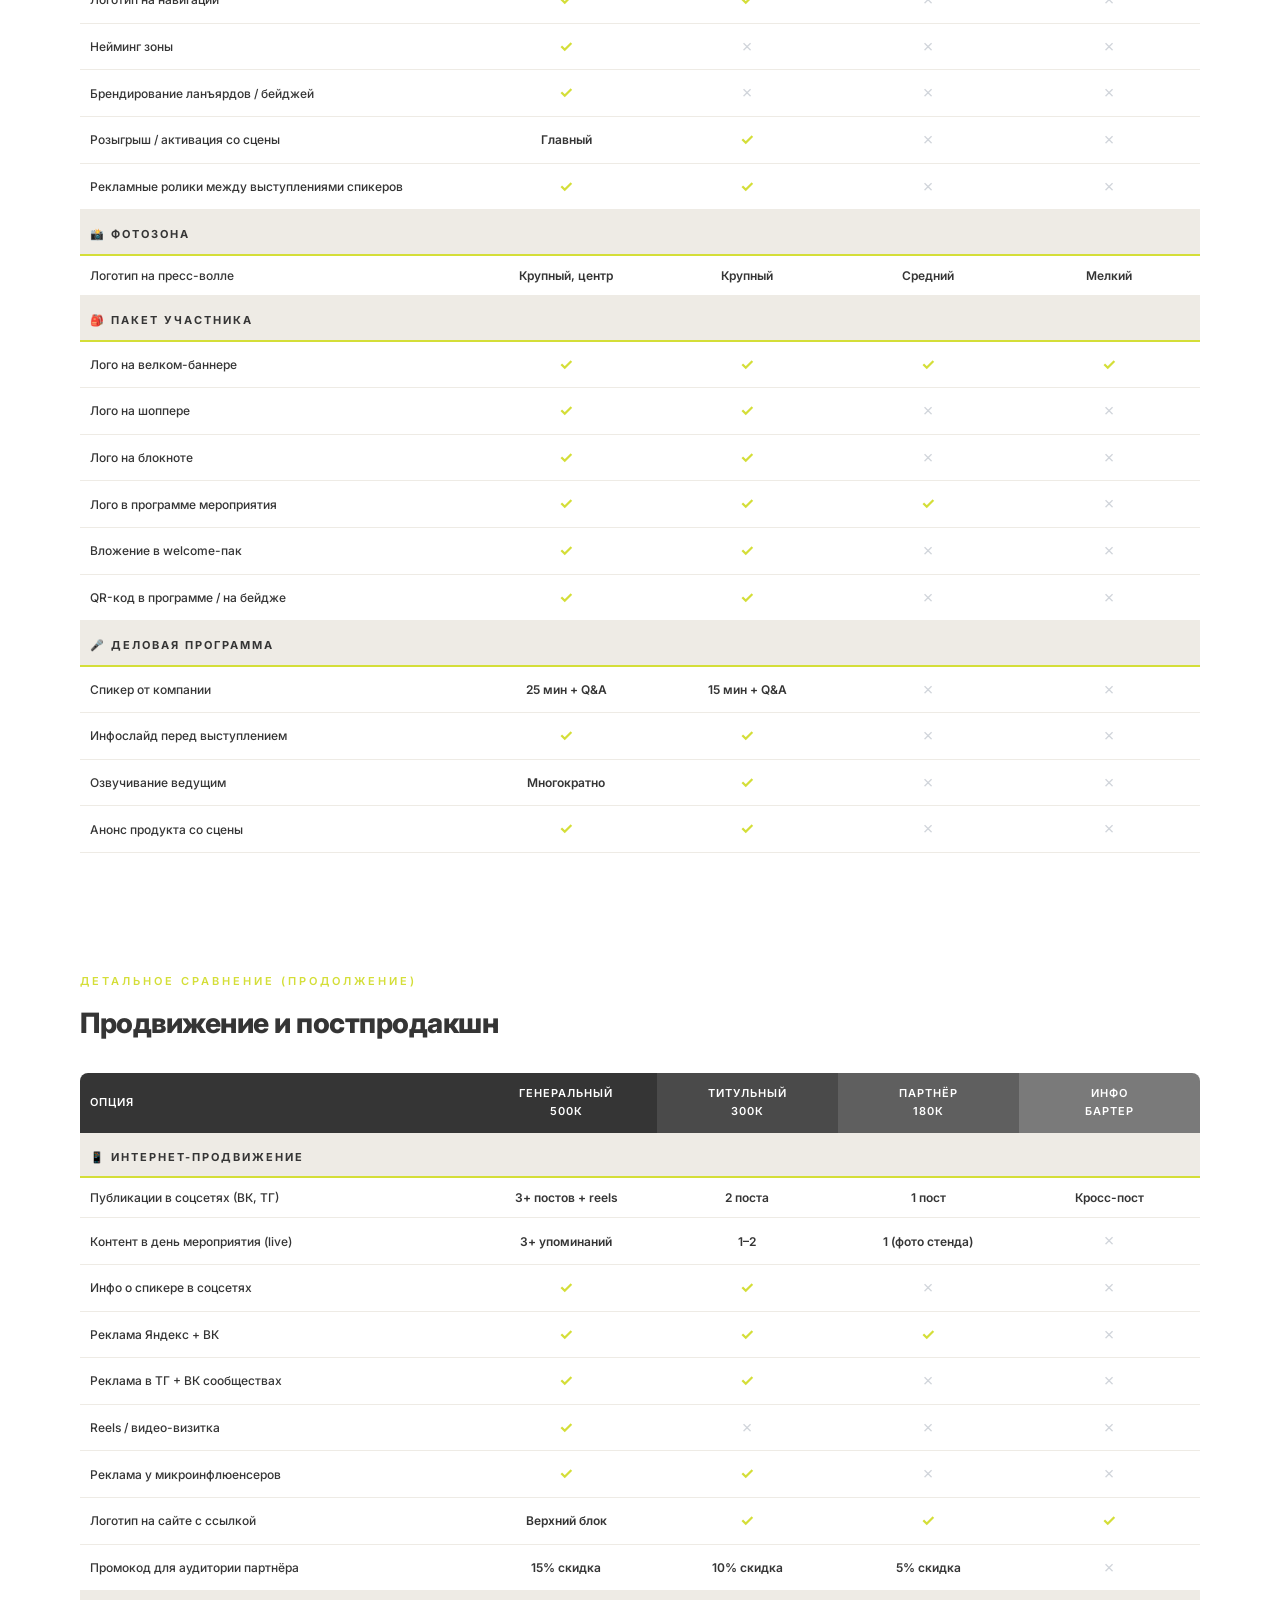
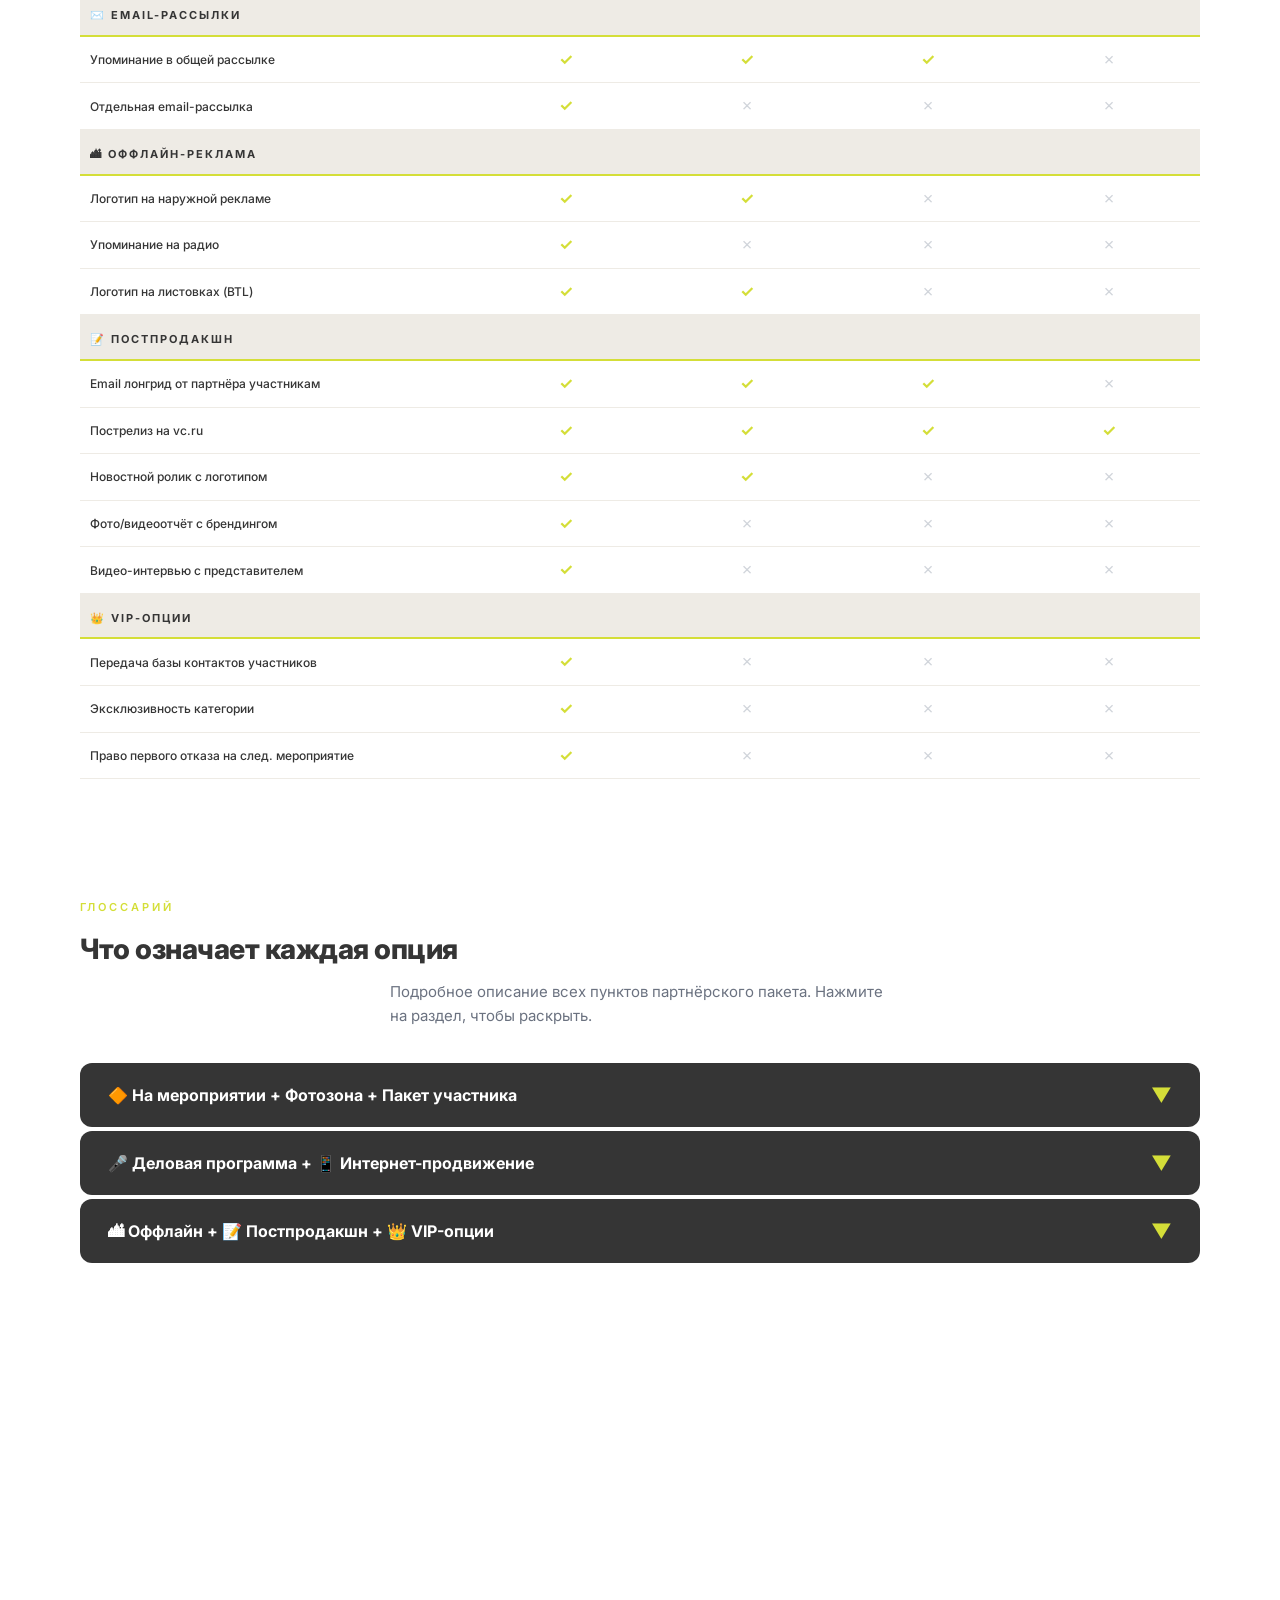
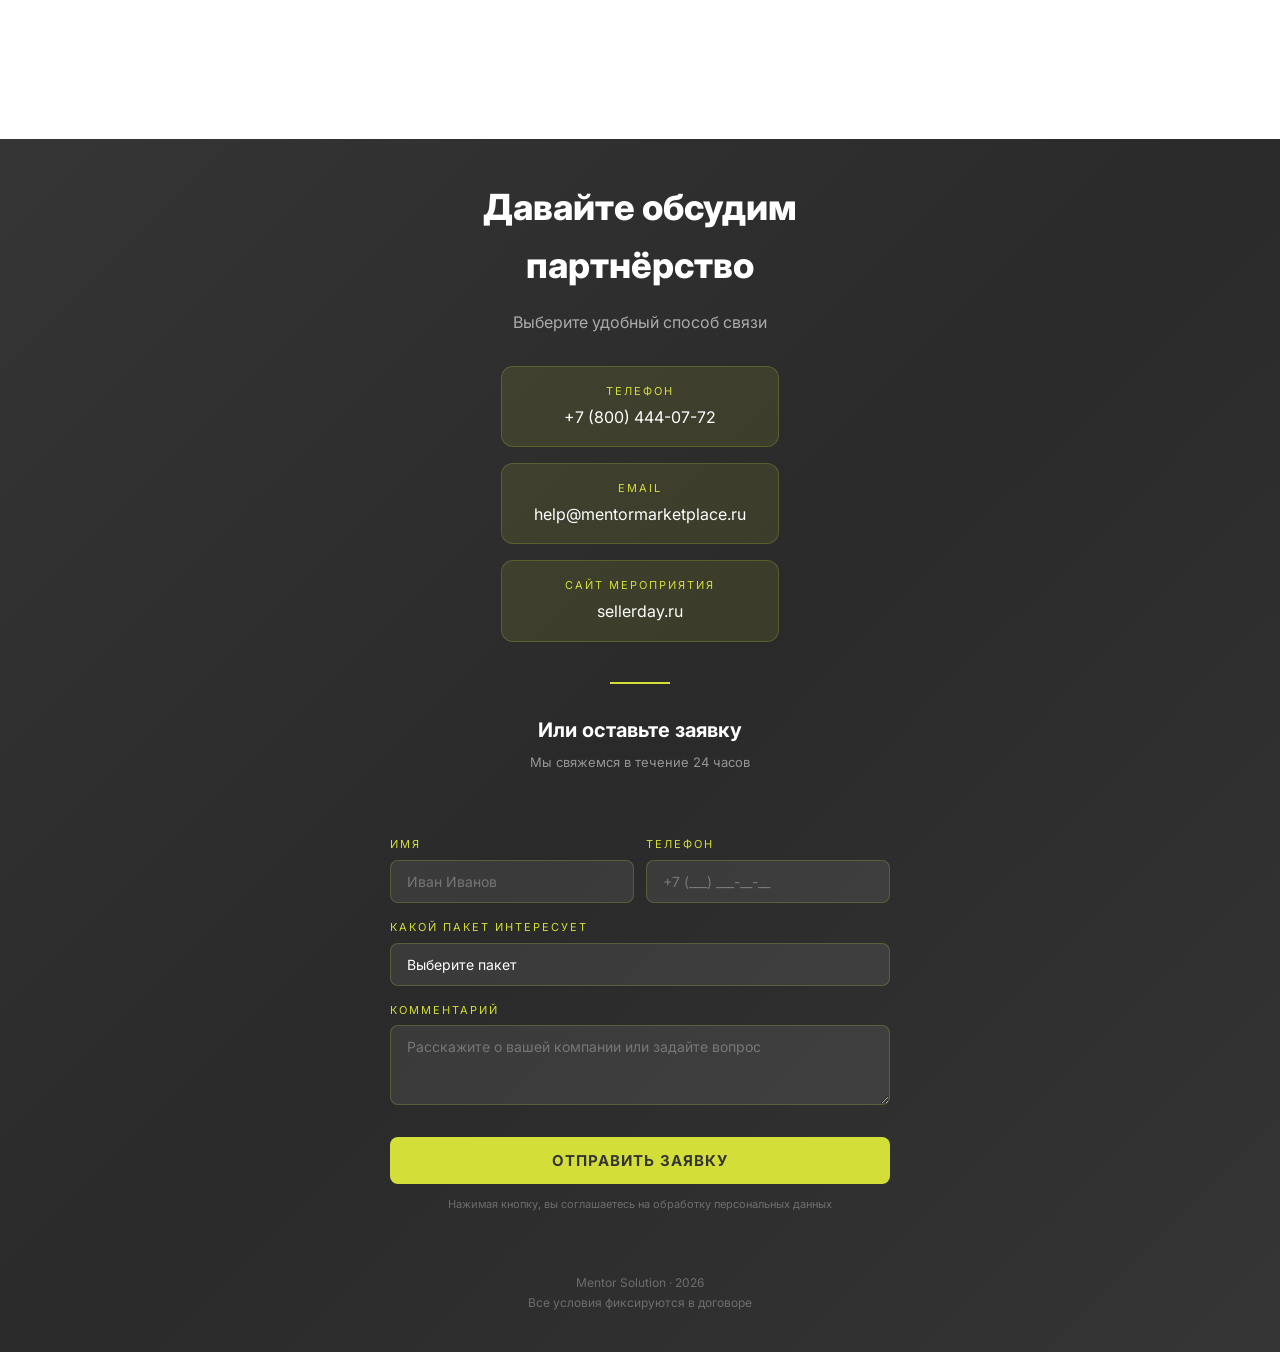
==== commit bc393048: "Update index.html" ====
--- a/index.html
+++ b/index.html
@@ -777,27 +777,16 @@
                 часов</p>
             <div class="form-section" id="form">
                 <form action="https://formspree.io/f/xeerkywn" method="POST">
-                    <div style="display: grid; grid-template-columns: 1fr 1fr; gap: 12px;">
-                        <div class="form-group">
-                            <label class="form-label">Имя</label>
-                            <input type="text" name="name" class="form-input" placeholder="Иван Иванов" required>
-                        </div>
-                        <div class="form-group">
-                            <label class="form-label">Компания</label>
-                            <input type="text" name="company" class="form-input" placeholder="Название компании"
-                                required>
-                        </div>
-                    </div>
-                    <div style="display: grid; grid-template-columns: 1fr 1fr; gap: 12px;">
-                        <div class="form-group">
-                            <label class="form-label">Телефон</label>
-                            <input type="tel" name="phone" class="form-input" placeholder="+7 (___) ___-__-__" required>
-                        </div>
-                        <div class="form-group">
-                            <label class="form-label">Email</label>
-                            <input type="email" name="email" class="form-input" placeholder="email@company.ru" required>
-                        </div>
-                    </div>
+                  <div style="display: grid; grid-template-columns: 1fr 1fr; gap: 12px;">
+    <div class="form-group">
+        <label class="form-label">Имя</label>
+        <input type="text" name="name" class="form-input" placeholder="Иван Иванов" required>
+    </div>
+    <div class="form-group">
+        <label class="form-label">Телефон</label>
+        <input type="tel" name="phone" class="form-input" placeholder="+7 (___) ___-__-__" required>
+    </div>
+</div>
                     <div class="form-group">
                         <label class="form-label">Какой пакет интересует</label>
                         <select name="package" class="form-select" required>
--- a/styles.css
+++ b/styles.css
@@ -47,8 +47,14 @@
 }
 
 .fade-in-up {
-    animation: fadeInUp 0.8s ease-out forwards;
     opacity: 0;
+    transform: translateY(30px);
+    transition: opacity 0.8s ease-out, transform 0.8s ease-out;
+}
+
+.fade-in-up.animated {
+    opacity: 1;
+    transform: translateY(0);
 }
 
 .fade-in-scale {
@@ -162,6 +168,7 @@
     left: -50%;
     width: 200%;
     height: 200%;
+    pointer-events: none;
     background: radial-gradient(ellipse at 30% 20%, rgba(212, 222, 56, 0.15) 0%, transparent 50%),
         radial-gradient(ellipse at 70% 80%, rgba(212, 222, 56, 0.08) 0%, transparent 50%);
 }
@@ -882,4 +889,4 @@
         font-size: 8px;
         padding-right: 3px;
     }
-}+}
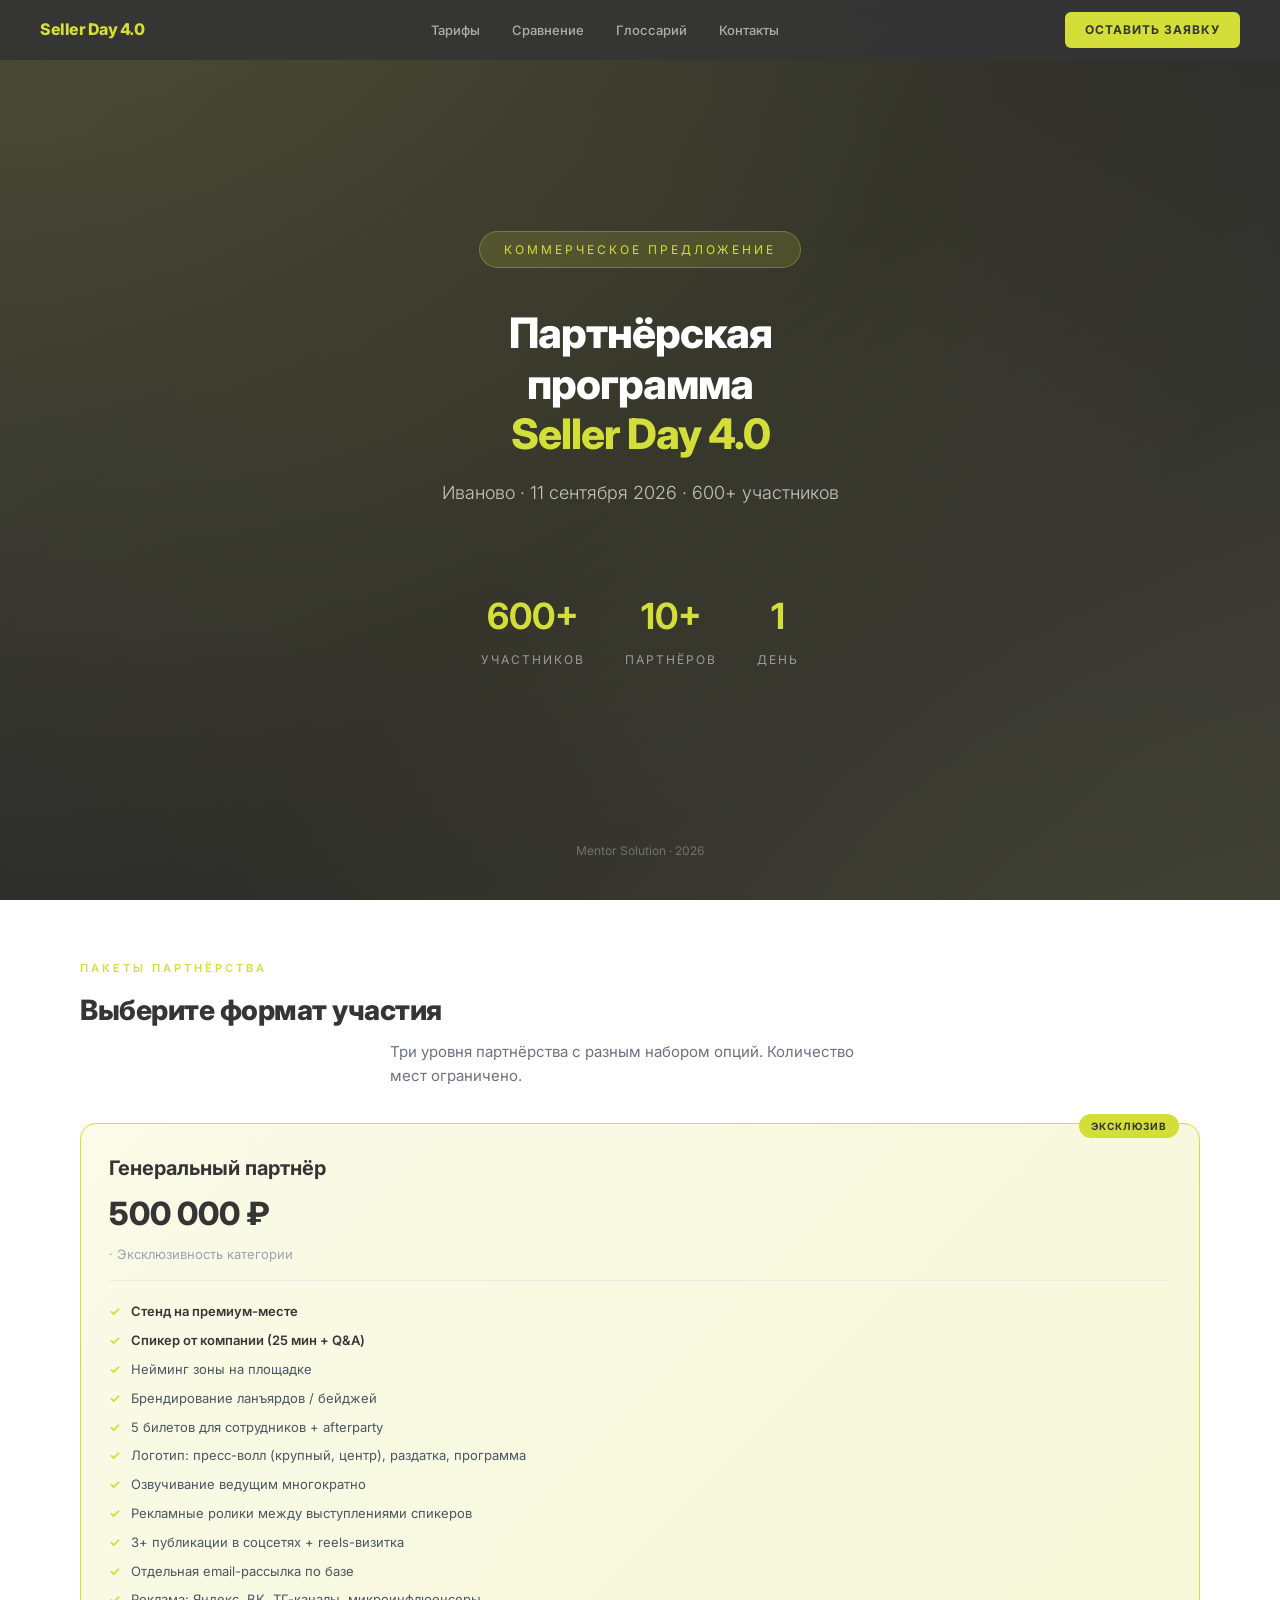
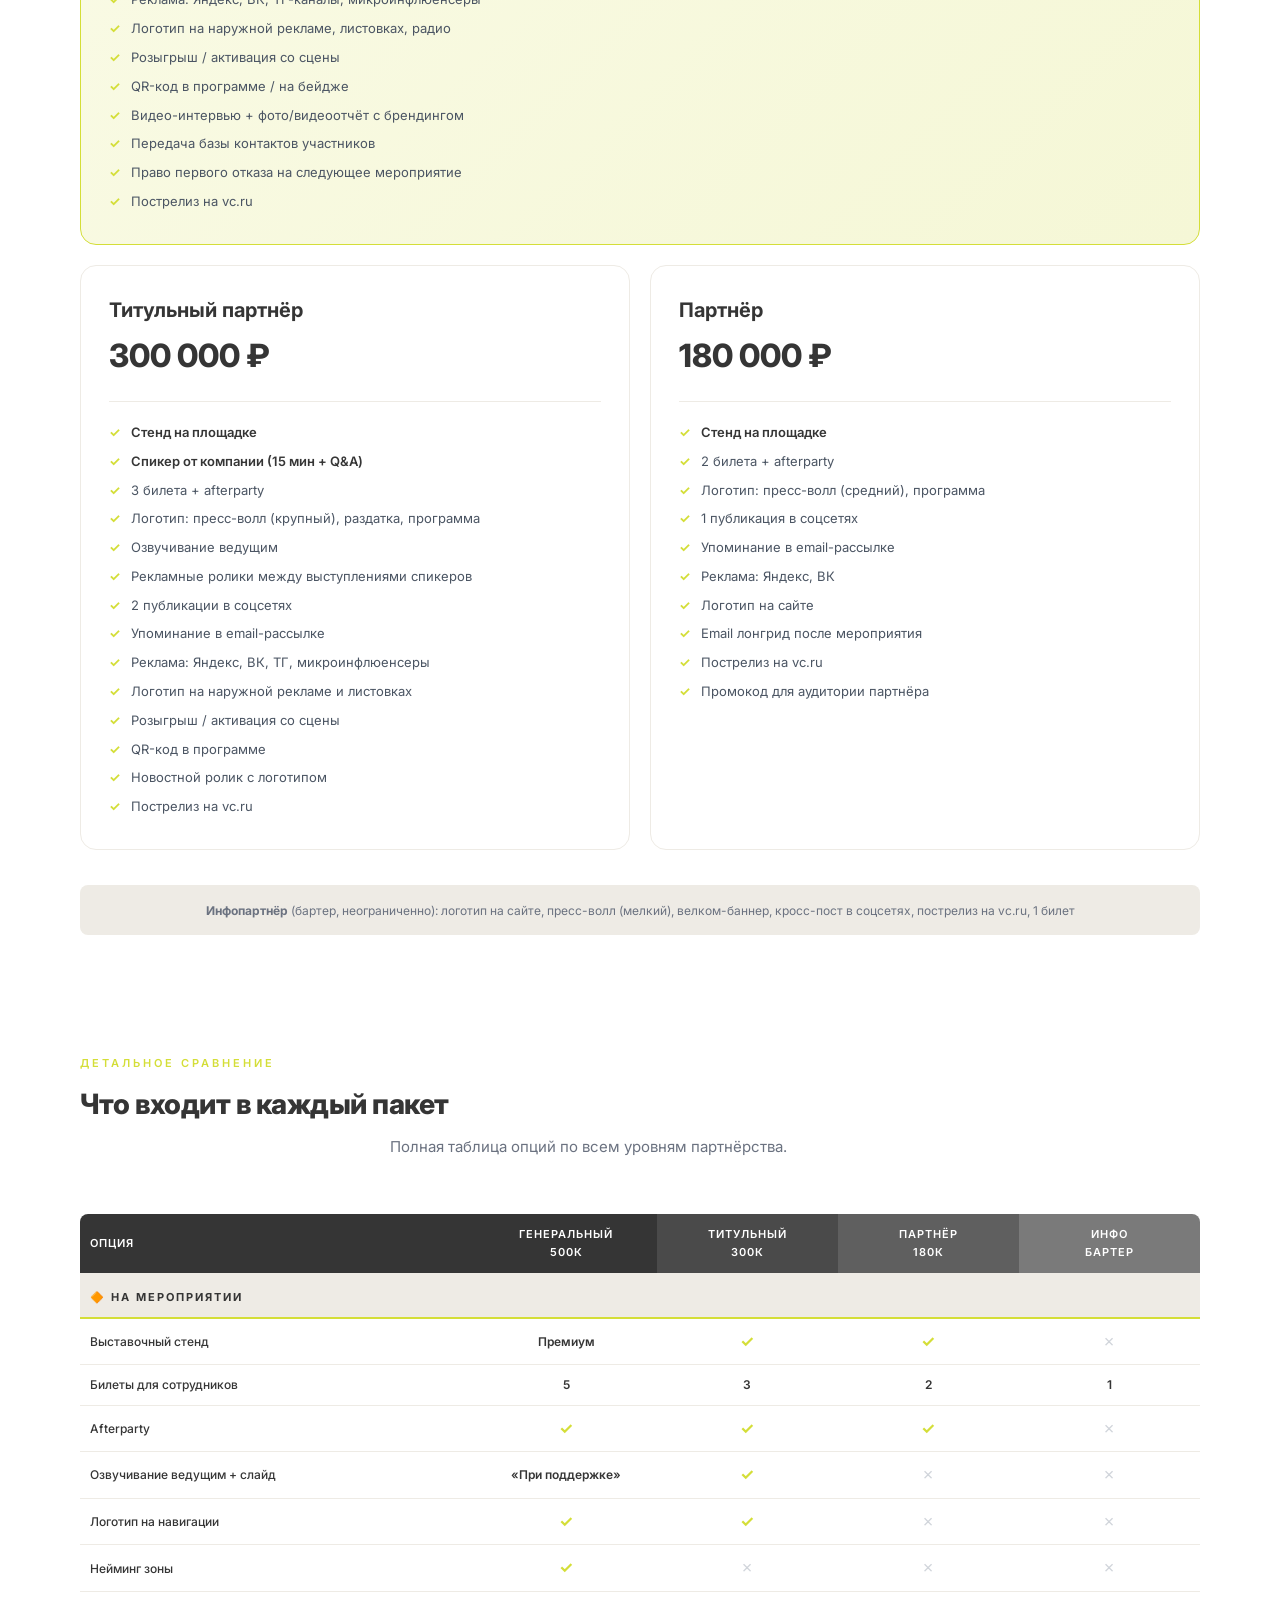
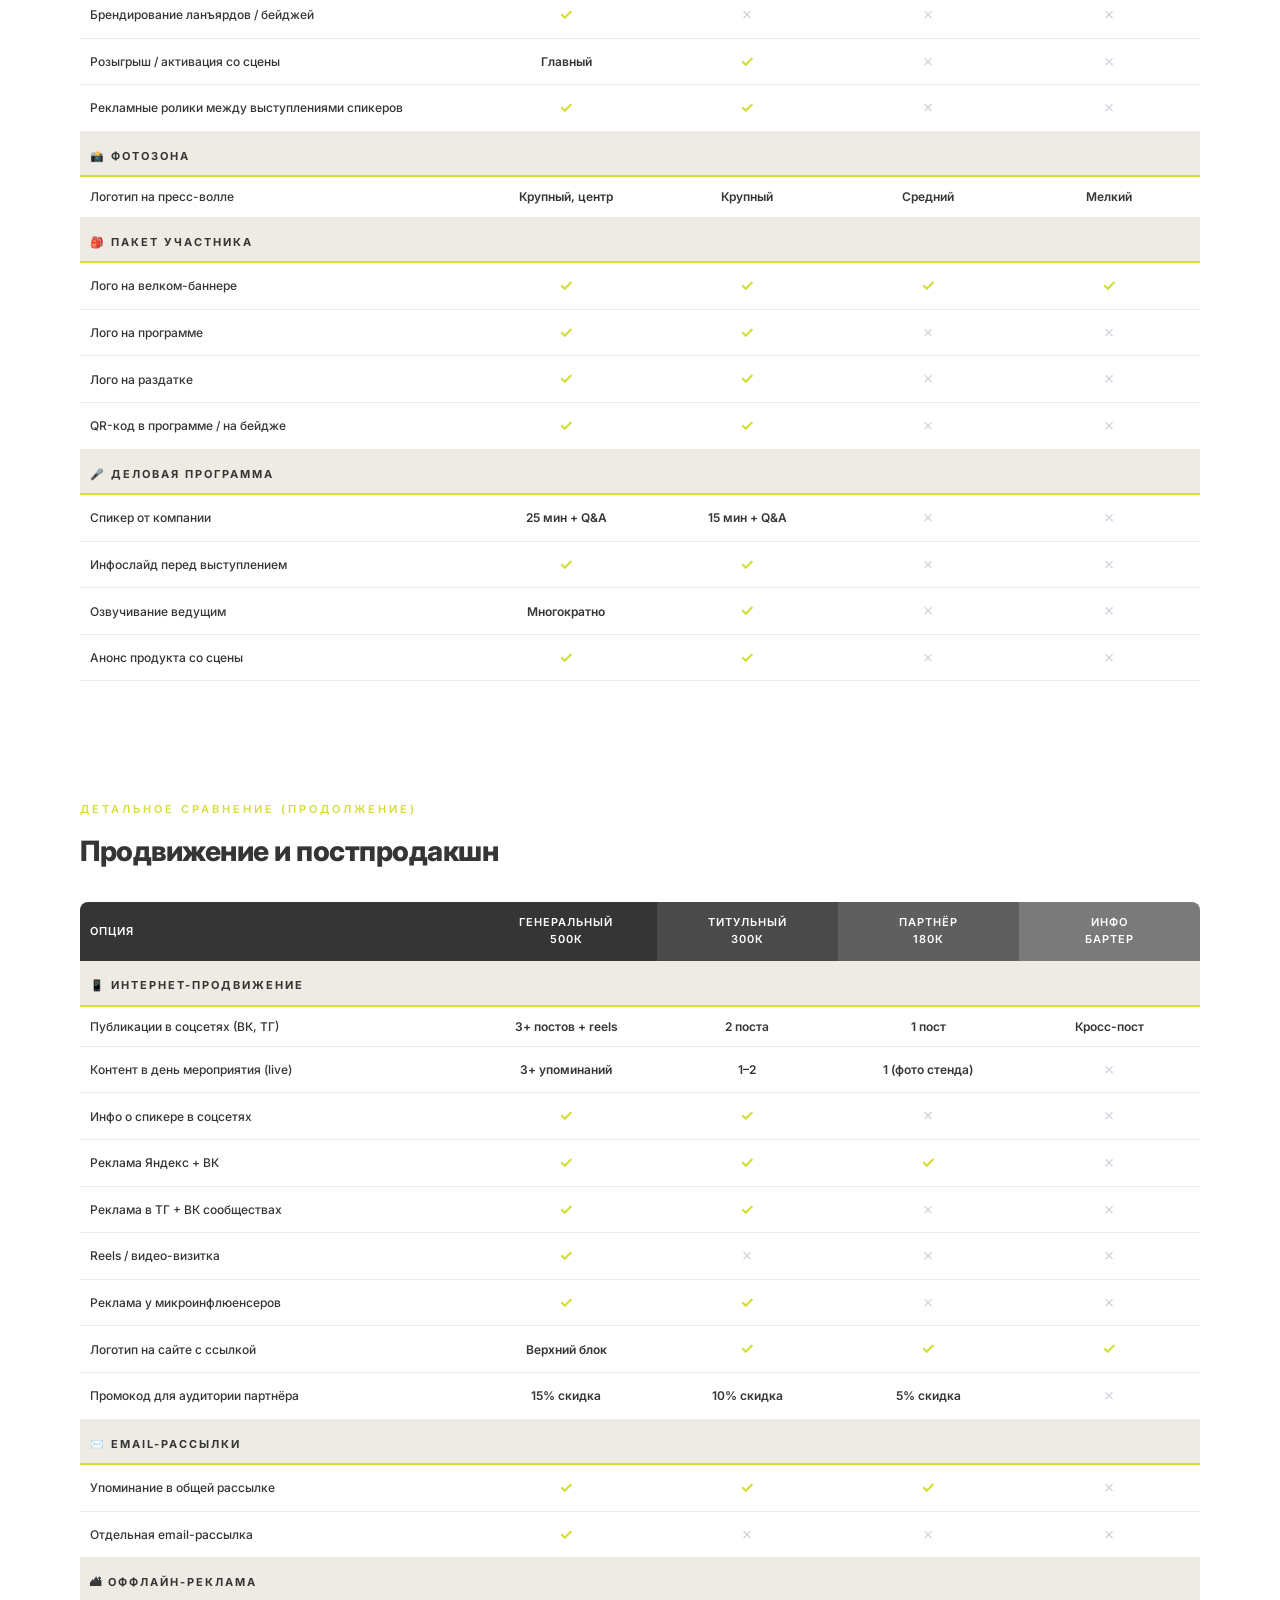
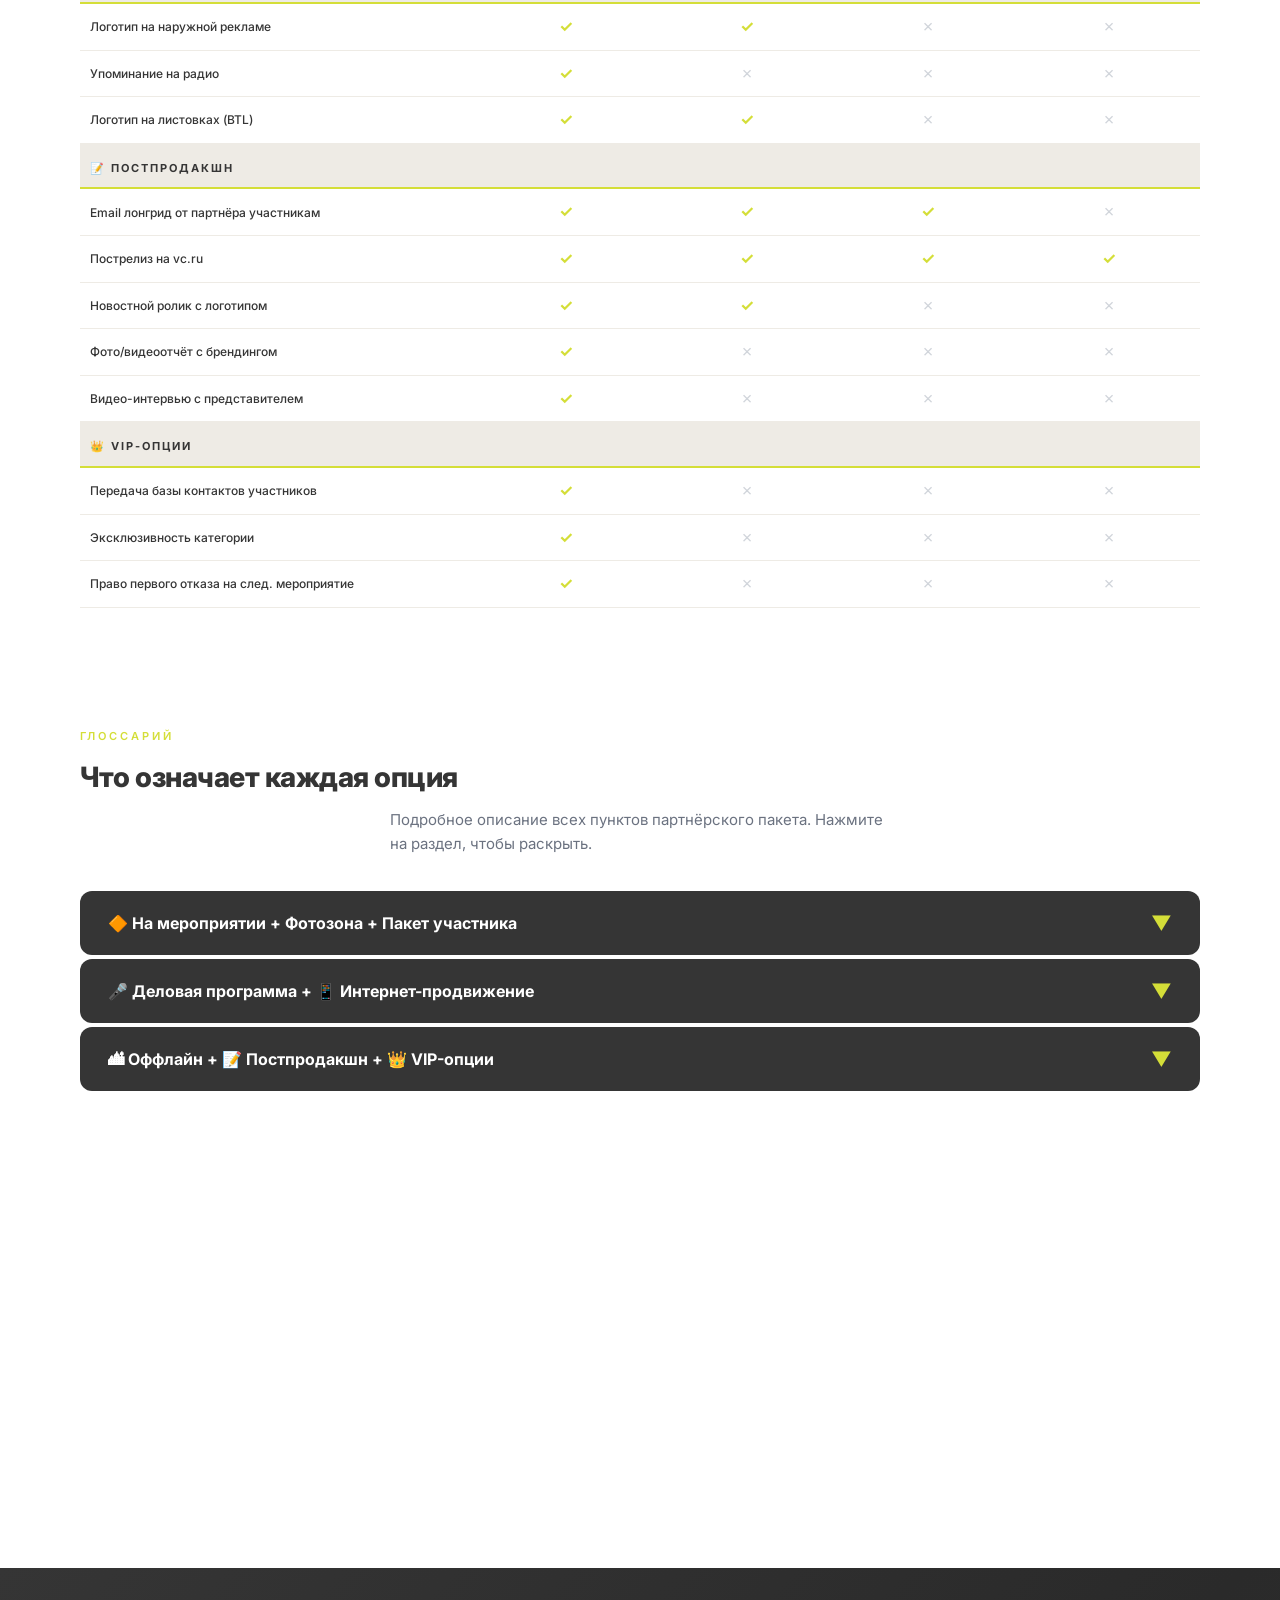
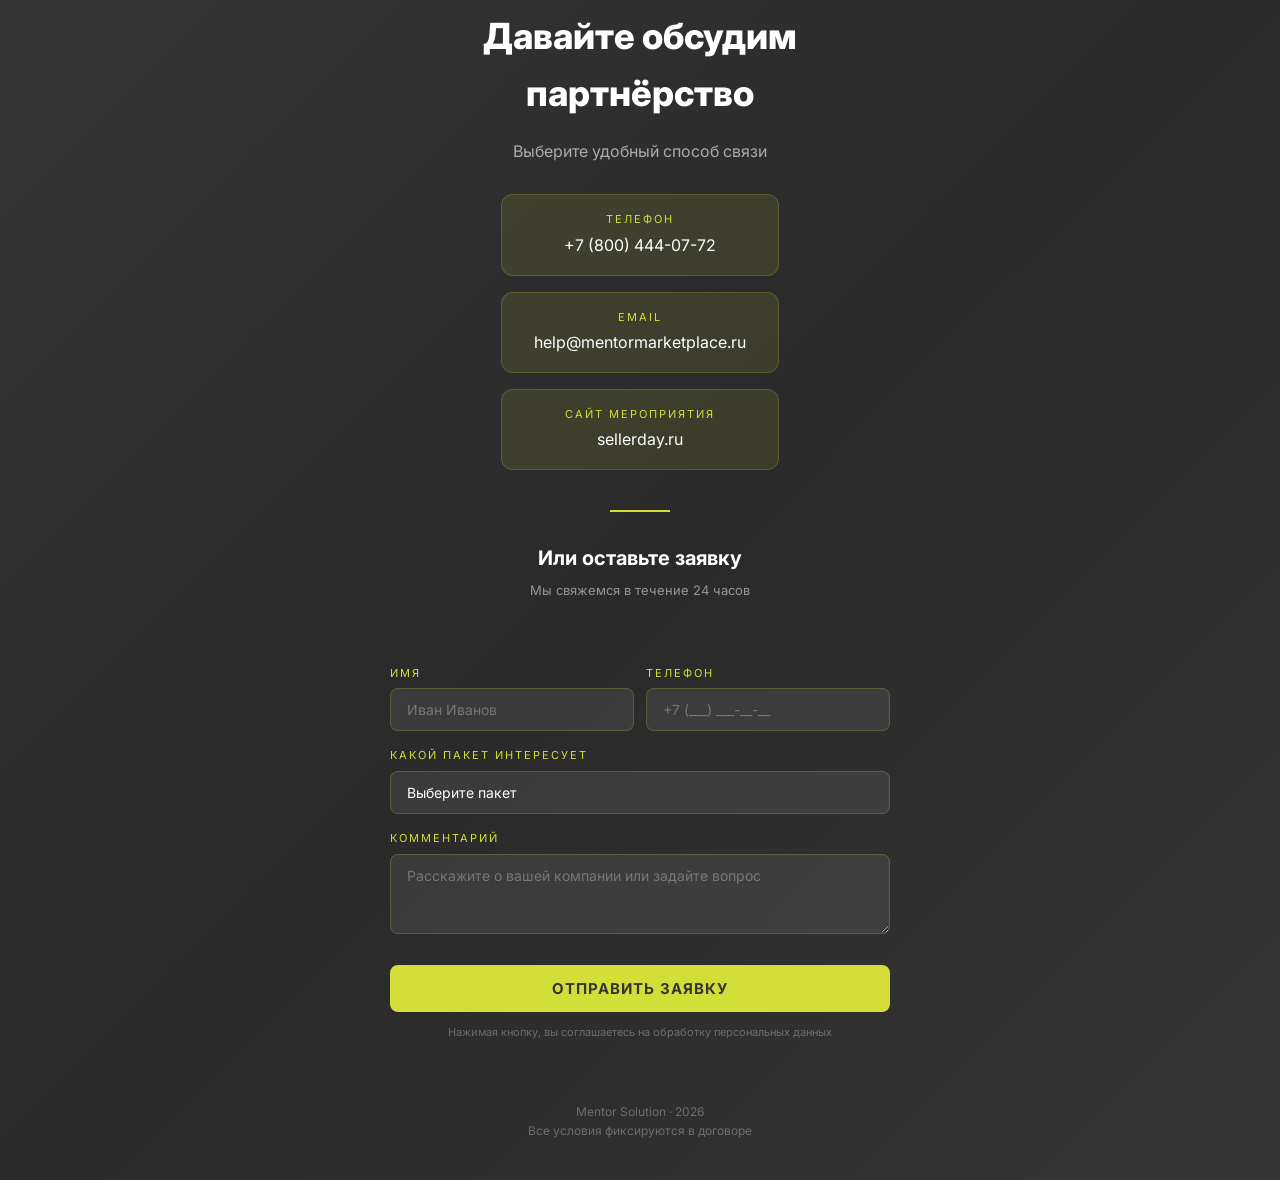
==== commit 462d2655: "Update statistics and tariff details in index.html" ====
--- a/index.html
+++ b/index.html
@@ -41,7 +41,7 @@
                     <div class="cover-stat-label">Участников</div>
                 </div>
                 <div class="cover-stat">
-                    <div class="cover-stat-number">10</div>
+                    <div class="cover-stat-number">10+</div>
                     <div class="cover-stat-label">Партнёров</div>
                 </div>
                 <div class="cover-stat">
@@ -62,15 +62,14 @@
                     <div class="tariff-badge">Эксклюзив</div>
                     <div class="tariff-name">Генеральный партнёр</div>
                     <div class="tariff-price">500 000 ₽</div>
-                    <div class="tariff-slots">1 место · Эксклюзивность категории</div>
+                    <div class="tariff-slots"> · Эксклюзивность категории</div>
                     <ul class="tariff-features">
                         <li class="highlight">Стенд на премиум-месте</li>
                         <li class="highlight">Спикер от компании (25 мин + Q&A)</li>
                         <li>Нейминг зоны на площадке</li>
                         <li>Брендирование ланъярдов / бейджей</li>
                         <li>5 билетов для сотрудников + afterparty</li>
-                        <li>Логотип: пресс-волл (крупный, центр), шоппер, блокнот, программа</li>
-                        <li>Вложение в welcome-пак</li>
+                        <li>Логотип: пресс-волл (крупный, центр), раздатка, программа</li>
                         <li>Озвучивание ведущим многократно</li>
                         <li>Рекламные ролики между выступлениями спикеров</li>
                         <li>3+ публикации в соцсетях + reels-визитка</li>
@@ -88,13 +87,12 @@
                 <div class="tariff-card">
                     <div class="tariff-name">Титульный партнёр</div>
                     <div class="tariff-price">300 000 ₽</div>
-                    <div class="tariff-slots">3 места</div>
+                    <div class="tariff-slots"></div>
                     <ul class="tariff-features">
                         <li class="highlight">Стенд на площадке</li>
                         <li class="highlight">Спикер от компании (15 мин + Q&A)</li>
                         <li>3 билета + afterparty</li>
-                        <li>Логотип: пресс-волл (крупный), шоппер, блокнот, программа</li>
-                        <li>Вложение в welcome-пак</li>
+                        <li>Логотип: пресс-волл (крупный), раздатка, программа</li>
                         <li>Озвучивание ведущим</li>
                         <li>Рекламные ролики между выступлениями спикеров</li>
                         <li>2 публикации в соцсетях</li>
@@ -110,7 +108,7 @@
                 <div class="tariff-card">
                     <div class="tariff-name">Партнёр</div>
                     <div class="tariff-price">180 000 ₽</div>
-                    <div class="tariff-slots">6 мест</div>
+                    <div class="tariff-slots"></div>
                     <ul class="tariff-features">
                         <li class="highlight">Стенд на площадке</li>
                         <li>2 билета + afterparty</li>
@@ -237,28 +235,14 @@
                         <td><span class="check">✓</span></td>
                     </tr>
                     <tr>
-                        <td>Лого на шоппере</td>
-                        <td><span class="check">✓</span></td>
-                        <td><span class="check">✓</span></td>
-                        <td><span class="cross">✗</span></td>
-                        <td><span class="cross">✗</span></td>
-                    </tr>
-                    <tr>
-                        <td>Лого на блокноте</td>
-                        <td><span class="check">✓</span></td>
-                        <td><span class="check">✓</span></td>
-                        <td><span class="cross">✗</span></td>
-                        <td><span class="cross">✗</span></td>
-                    </tr>
-                    <tr>
-                        <td>Лого в программе мероприятия</td>
-                        <td><span class="check">✓</span></td>
-                        <td><span class="check">✓</span></td>
-                        <td><span class="check">✓</span></td>
-                        <td><span class="cross">✗</span></td>
-                    </tr>
-                    <tr>
-                        <td>Вложение в welcome-пак</td>
+                        <td>Лого на программе</td>
+                        <td><span class="check">✓</span></td>
+                        <td><span class="check">✓</span></td>
+                        <td><span class="cross">✗</span></td>
+                        <td><span class="cross">✗</span></td>
+                    </tr>
+                    <tr>
+                        <td>Лого на раздатке</td>
                         <td><span class="check">✓</span></td>
                         <td><span class="check">✓</span></td>
                         <td><span class="cross">✗</span></td>
@@ -576,15 +560,10 @@
                                 что видит каждый гость.</div>
                         </div>
                         <div class="option-item accent">
-                            <div class="option-name">🎒 Лого на шоппере</div>
-                            <div class="option-desc">Тканевая сумка, которую участник получает при регистрации. Логотип
-                                напечатан на сумке. Участники используют шопперы после мероприятия — бренд работает
-                                неделями.</div>
-                        </div>
-                        <div class="option-item dark">
-                            <div class="option-name">🎒 Лого на блокноте</div>
-                            <div class="option-desc">Брендированный блокнот для записей. Логотип на обложке. Участник
-                                пользуется им на мероприятии и часто забирает домой.</div>
+                            <div class="option-name">🎒 Лого на раздатке</div>
+                            <div class="option-desc">
+                                Логотип партнёра на материале, который участники забирают с собой и часто используют
+                                после мероприятия.</div>
                         </div>
                     </div>
                 </div>
@@ -601,12 +580,6 @@
                             <div class="option-desc">В печатной или digital-программе размещается логотип партнёра,
                                 описание компании и контакты. Каждый участник обращается к программе несколько раз за
                                 день.</div>
-                        </div>
-                        <div class="option-item dark">
-                            <div class="option-name">🎒 Вложение в welcome-пак</div>
-                            <div class="option-desc">Партнёр вкладывает свой флаер, буклет, промокод, пробник или
-                                сувенир в пакет, который получает каждый участник при регистрации. Прямой контакт
-                                продукта партнёра с 600 людьми.</div>
                         </div>
                         <div class="option-item accent">
                             <div class="option-name">🎒 QR-код в программе / на бейдже</div>
@@ -777,16 +750,16 @@
                 часов</p>
             <div class="form-section" id="form">
                 <form action="https://formspree.io/f/xeerkywn" method="POST">
-                  <div style="display: grid; grid-template-columns: 1fr 1fr; gap: 12px;">
-    <div class="form-group">
-        <label class="form-label">Имя</label>
-        <input type="text" name="name" class="form-input" placeholder="Иван Иванов" required>
-    </div>
-    <div class="form-group">
-        <label class="form-label">Телефон</label>
-        <input type="tel" name="phone" class="form-input" placeholder="+7 (___) ___-__-__" required>
-    </div>
-</div>
+                    <div style="display: grid; grid-template-columns: 1fr 1fr; gap: 12px;">
+                        <div class="form-group">
+                            <label class="form-label">Имя</label>
+                            <input type="text" name="name" class="form-input" placeholder="Иван Иванов" required>
+                        </div>
+                        <div class="form-group">
+                            <label class="form-label">Телефон</label>
+                            <input type="tel" name="phone" class="form-input" placeholder="+7 (___) ___-__-__" required>
+                        </div>
+                    </div>
                     <div class="form-group">
                         <label class="form-label">Какой пакет интересует</label>
                         <select name="package" class="form-select" required>
